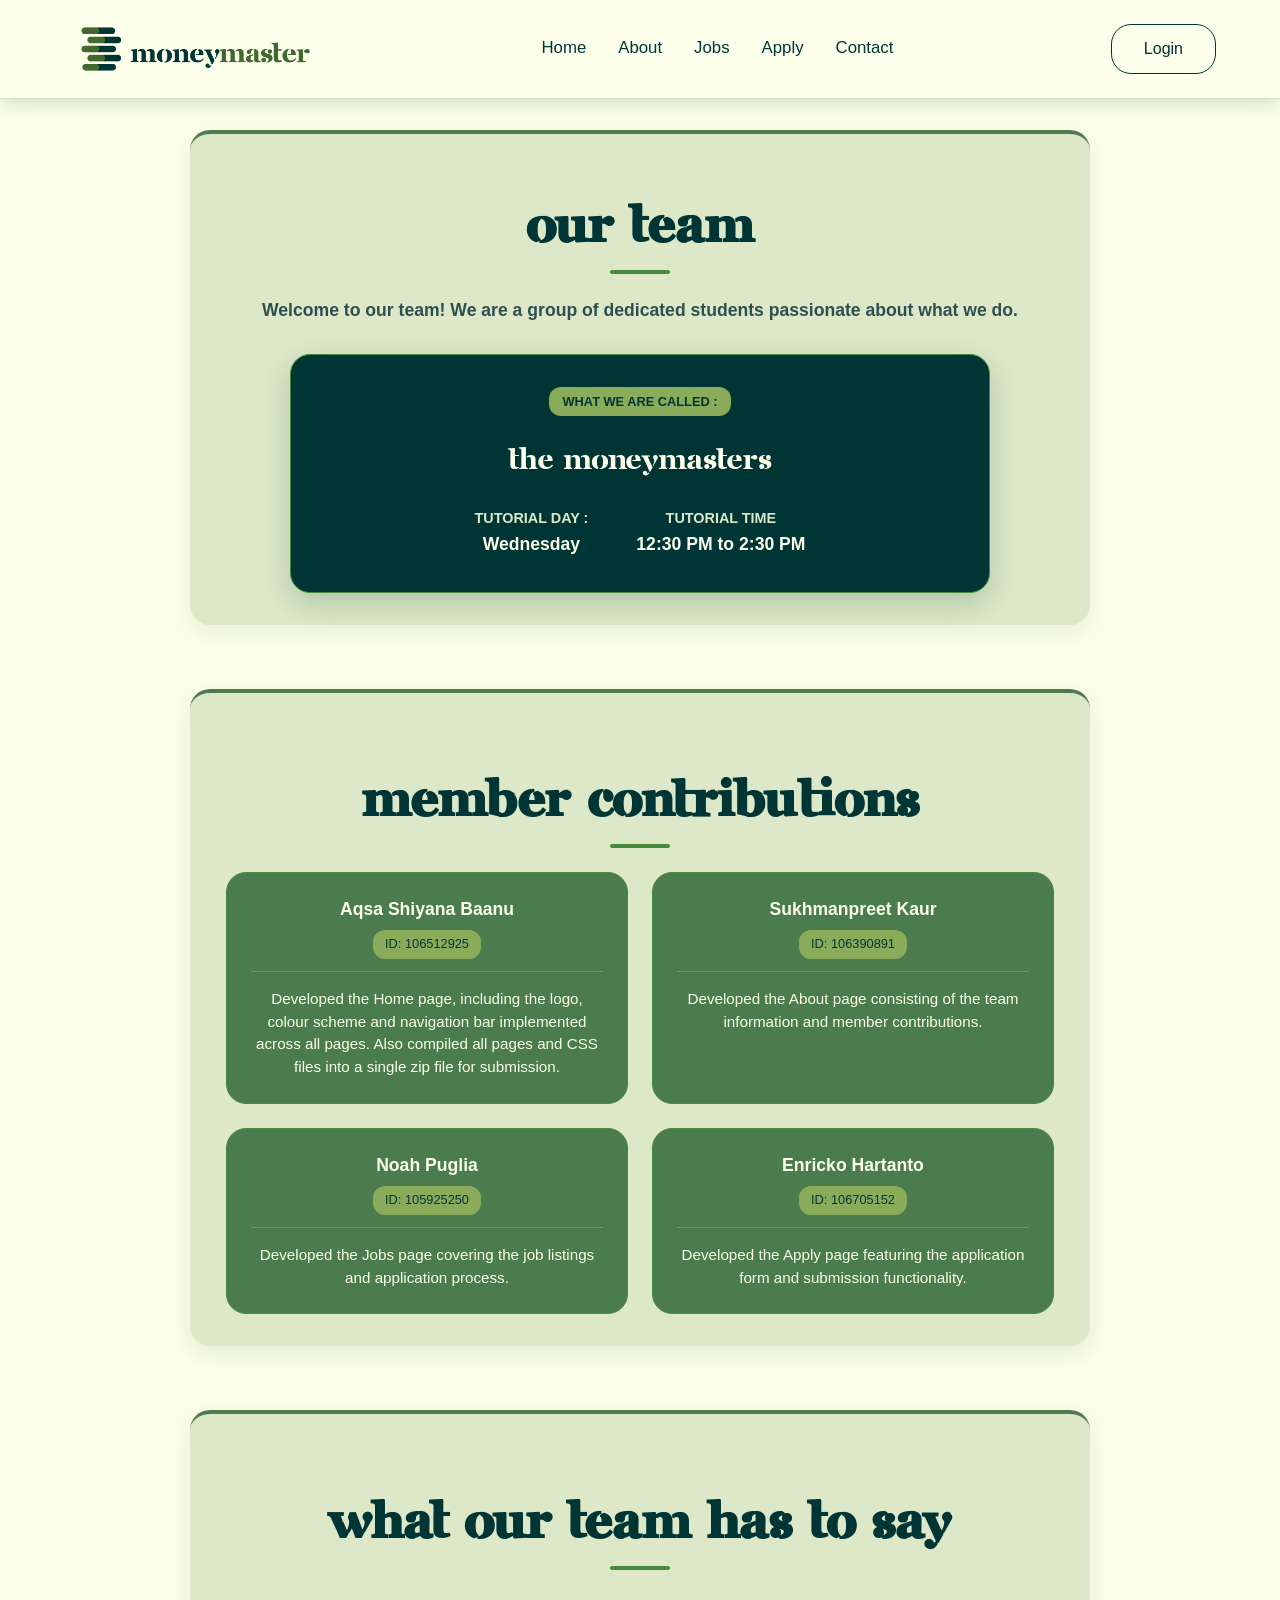
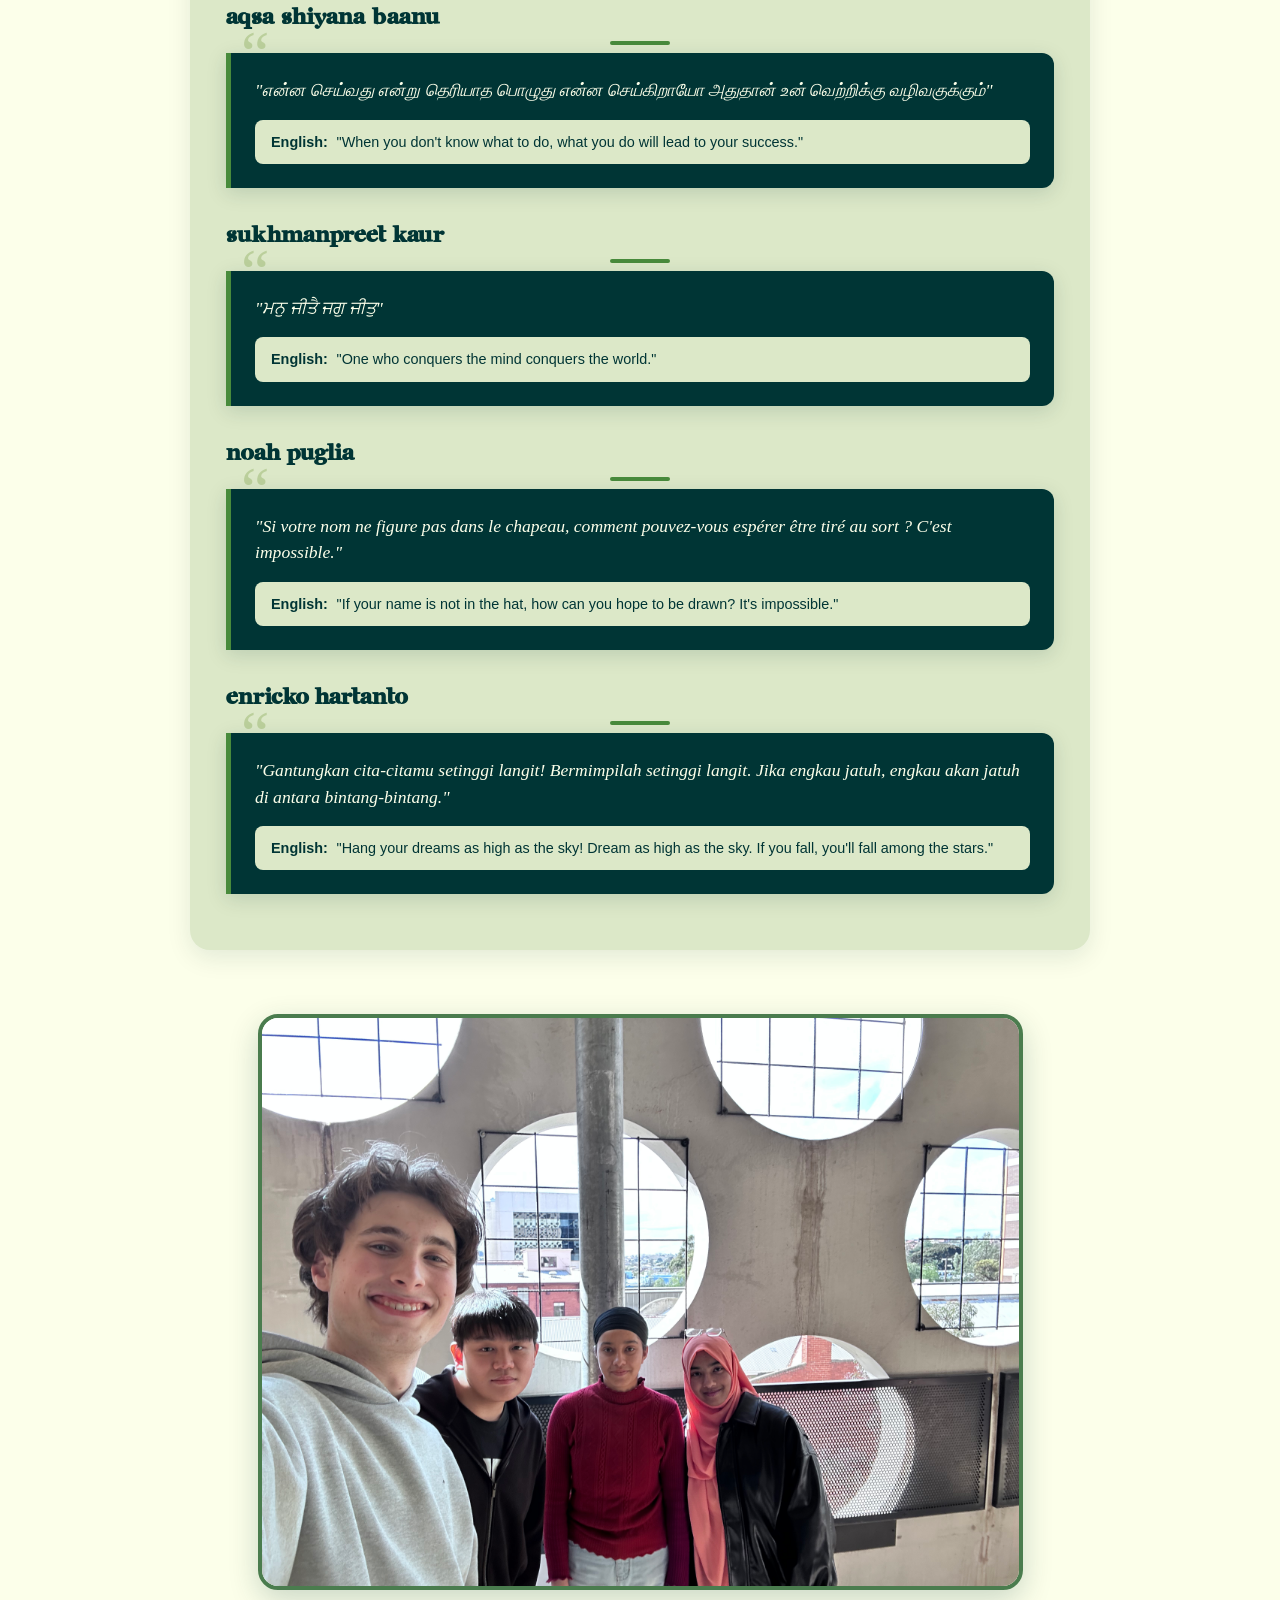
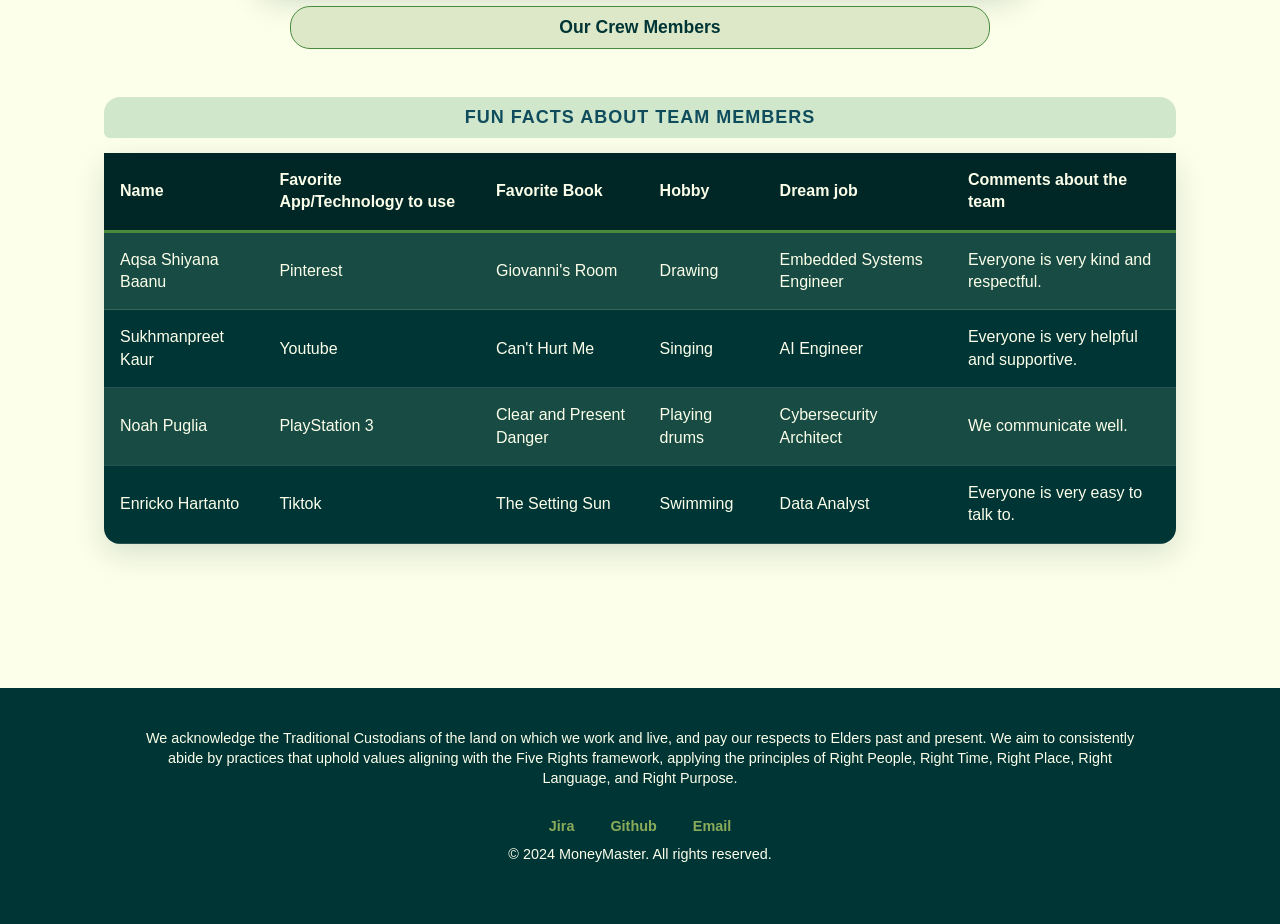
==== about.html @ 712c5cec "committing changes, deleting files and changing CSS." ====
<!DOCTYPE html>
<html lang="en">
<head>
  <meta charset="utf-8" />
  <meta name="description" content="Demonstrates about the team of the company" />
  <meta name="keywords" content="HTML5, CSS layout" />
  <meta name="author" content="Sukh_man"  />
  <title>About our team</title>
  <link href="/styles/styles.css" rel="stylesheet">
   
	<style> /* small styles just for the about page */ 
    .logo { width: 260px; height: auto; } /* making the team information easier to read */
   .about-page > section:first-child { padding-top: 1rem; } /* this is for the footer text on this page */
   .footer-text { font-size: 14px; font-weight: bold; font-family: Helvetica, Arial, sans-serif; } 
    </style>

</head>

<body>

  <header>
            
    <nav>
      <a href="index.html"><img src="/images/logo.png" class="logo" alt="logo"></a>
      <ul class="nav-links">
        <li><a href="index.html">Home</a></li>
        <li><a href="about.html">About</a></li>
        <li><a href="jobs.html">Jobs</a></li>
        <li><a href="apply.html">Apply</a></li>
        <li><a href="#footer">Contact</a></li>
      </ul>
      <div class="btns">
        <button class="btn">Login</button>
      </div>
    </nav>
  </header>

<main class="about-page">
  <section>
    <h1>Our Team</h1>
    <p>Welcome to our team! We are a group of dedicated students passionate about what we do. </p>

    <ul>
     <li>
        <span>What we are called : </span>  
        <h2 class="team-name">The Moneymasters</h2>
        <ul>
          <li>
            <span>Tutorial Day :</span>
            <strong>Wednesday</strong>
          </li>
         <li>
            <span>Tutorial Time</span>
            <strong>12:30 PM to 2:30 PM</strong>
          </li>
        </ul>
      </li>
   </ul>
  </section>
 
        
 <section class="contributions-section">
    <h1 class="section-title">Member Contributions</h1>

    <dl class="contributions-list">
    
      <div class="contribution-card">
        <dt class="member-header">
         <span class="member-name">Aqsa Shiyana Baanu</span>
          <span class="student-id">ID: 106512925</span>
        </dt>
        <dd class="member-details">
         Developed the Home page, including the logo, colour scheme and navigation bar implemented across all pages. Also compiled all pages and CSS files into a single zip file for submission.
       </dd>
      </div>

     <div class="contribution-card">
       <dt class="member-header">
          <span class="member-name">Sukhmanpreet Kaur</span>
         <span class="student-id">ID: 106390891</span>
        </dt>
       <dd class="member-details">
         Developed the About page consisting of the team information and member contributions.
        </dd>
      </div>

     <div class="contribution-card">
        <dt class="member-header">
         <span class="member-name">Noah Puglia</span>
          <span class="student-id">ID: 105925250</span>
        </dt>
       <dd class="member-details">
         Developed the Jobs page covering the job listings and application process.
        </dd>
     </div>

      <div class="contribution-card">
       <dt class="member-header">
          <span class="member-name">Enricko Hartanto</span>
          <span class="student-id">ID: 106705152</span>
        </dt>
        <dd class="member-details">
         Developed the Apply page featuring the application form and submission functionality.
        </dd>
     </div> 
    </dl>
  </section>
        
  <section>
    <h1>What our team has to say</h1>
    <h1 class="name">Aqsa Shiyana Baanu</h1>
    <blockquote>
      <p>"என்ன செய்வது என்று தெரியாத பொழுது என்ன செய்கிறாயோ அதுதான் உன் வெற்றிக்கு வழிவகுக்கும்"</p>
     <footer>
        <span>English:</span> "When you don't know what to do, what you do will lead to your success."
     </footer>
    </blockquote>

    <h1 class="name">Sukhmanpreet Kaur</h1>
    <blockquote>
      <p>"ਮਨੁ ਜੀਤੈ ਜਗੁ ਜੀਤੁ"</p>
      <footer>
       <span>English:</span> "One who conquers the mind conquers the world."
     </footer>
   </blockquote>
        
    <h1 class="name">Noah Puglia</h1>
    <blockquote>
      <p>"Si votre nom ne figure pas dans le chapeau, comment pouvez-vous espérer être tiré au sort ? C'est impossible." </p>
      <footer>
          <span>English:</span> "If your name is not in the hat, how can you hope to be drawn? It's impossible."
        </footer>
   </blockquote>

    <h1 class="name">Enricko Hartanto</h1>
    <blockquote>
     <p>"Gantungkan cita-citamu setinggi langit! Bermimpilah setinggi langit. Jika engkau jatuh, engkau akan jatuh di antara bintang-bintang."</p>
      <footer>
       <span>English:</span> "Hang your dreams as high as the sky! Dream as high as the sky. If you fall, you'll fall among the stars."
      </footer>
   </blockquote>
  </section>
        
  <figure>
     <img src="/images/group.png" alt="Our team members">
     <figcaption>Our Crew Members</figcaption>
  </figure>

    
  <table>
    <caption style="font-size: 18px; font-weight: bold; color: #0f4c5c; background-color: #d1e7cc; padding: 8px 16px; border-radius: 6px; margin-bottom: 15px;
     letter-spacing: 1px;"> Fun Facts about team members</caption> <!--Inline style css -->
    <tr>
      <th>Name</th>
      <th>Favorite App/Technology to use</th>
      <th>Favorite Book</th>
      <th>Hobby</th>
      <th>Dream job</th>
      <th>Comments about the team</th>
    </tr>

   <tr>
      <td>Aqsa Shiyana Baanu</td>
      <td>Pinterest</td>
      <td>Giovanni's Room</td>
      <td>Drawing</td>
      <td>Embedded Systems Engineer</td>
      <td>Everyone is very kind and respectful.</td>
   </tr>

    <tr>
      <td>Sukhmanpreet Kaur</td>
     <td>Youtube</td>
     <td>Can't Hurt Me</td>
     <td>Singing</td>
      <td>AI Engineer</td>
      <td>Everyone is very helpful and supportive.</td>
    </tr>

    <tr>
      <td>Noah Puglia</td>
      <td>PlayStation 3</td>
      <td>Clear and Present Danger</td>
      <td>Playing drums</td>
      <td>Cybersecurity Architect</td>
      <td>We communicate well.</td>
    </tr>

    <tr>
      <td>Enricko Hartanto</td>
      <td>Tiktok</td>
      <td>The Setting Sun</td>
      <td>Swimming</td>
      <td>Data Analyst</td>
      <td>Everyone is very easy to talk to.</td>
    </tr>
  </table>
  </main> 

  <footer id="footer">
        <p>We acknowledge the Traditional Custodians of the land on which we work and live, and pay our respects to
            Elders past and present. We aim to consistently abide by practices that uphold values aligning with the Five
            Rights framework, applying the principles of Right People, Right Time, Right Place, Right Language, and
            Right Purpose.</p>

        <a href="https://alt-f4.atlassian.net/jira/software/projects/SCRUM/boards/1">Jira</a> 
                <a href="https://github.com/aqsae/MoneyMaster-Official.git" target="_blank">Github</a>
             <a href="mailto:106390891@student.swinburne.edu.au">Email</a>
        <p>&copy; 2024 MoneyMaster. All rights reserved.</p>
    </footer>
</body>
</html>
---- styles/styles.css ----
/*
filename: styles.css
author: aqsa shiyana baanu
created: 26/08/26
last modified: 11/09/26
description: styles for the MoneyMaster website
*/

/* main colours and page settings */

:root {
    --accent-color: rgb(72, 139, 60);
    --cream: #fcffea;
    --dark-green: #003535;
    --mid-green: #4a7c4e;
    --light-green: #8aab5a;
    --white: #ffffff;
    --soft-green: #dce8c8;
    --pale-green: #eef4df;
    --text: #2f4f4f;
    --muted: #6b7a5e;
    --radius: 20px;
}

@font-face {
    font-family: "Saint George";
    src: url("/fonts/saintgeorge.ttf") format("truetype");
    font-weight: normal;
    font-style: normal;
    font-display: swap;
}


/* this makes everything a bit easier to control */

* {
    box-sizing: border-box;
    line-height: 140%;
}

html {
    scroll-behavior: smooth;
}

body {
    margin: 0;
    padding: 0;
    background-color: var(--cream);
    color: var(--dark-green);
    font-family: Helvetica, Arial, sans-serif;
}

img {
    max-width: 100%;
    height: auto;
}

h1,
h2,
h3,
h4 {
    font-family: "Saint George", Helvetica, Arial, sans-serif;
}

h1 {
    font-size: 50px;
}

h2 {
    font-size: 36px;
}


/* navigation bar */

nav {
    position: fixed;
    top: 0;
    left: 0;
    width: 100%;
    min-height: 90px;
    padding: 0.8rem 5%;
    margin: 0;
    background-color: rgba(252, 255, 234, 0.96);
    border-bottom: 1px solid rgba(0, 53, 53, 0.15);
    box-shadow: 0 4px 18px rgba(0, 53, 53, 0.18);
    backdrop-filter: blur(15px);
    display: flex;
    align-items: center;
    justify-content: space-between;
    z-index: 1000;
}

.logo {
    width: 180px;
    height: auto;
    display: block;
}

.nav-links {
    list-style: none;
    display: flex;
    align-items: center;
    gap: 2rem;
    margin: 0;
    padding: 0;
}

.nav-links li a {
    position: relative;
    color: var(--dark-green);
    font-size: 1.05rem;
    font-weight: 500;
    text-decoration: none;
}

.nav-links li a:hover {
    color: var(--accent-color);
}

.nav-links a::after {
    content: "";
    display: block;
    width: 0;
    height: 2px;
    background-color: var(--accent-color);
    transition: width 0.3s;
}

.nav-links a:hover::after {
    width: 100%;
}


/* navigation buttons */

.btns {
    display: flex;
    align-items: center;
}

.btn {
    padding: 0.8rem 2rem;
    border-radius: 20px;
    font-size: 1rem;
    border: 1.5px solid var(--dark-green);
    background-color: var(--cream);
    cursor: pointer;
    transition: 0.3s;
    color: var(--dark-green);
}

.btn:hover {
    background-color: var(--accent-color);
    border-color: var(--accent-color);
    color: var(--cream);
}


/* spacing below the fixed navigation */

main {
    width: 100%;
    max-width: 1200px;
    min-height: 100vh;
    margin: 0 auto;
    padding: 130px 5% 3rem;
}


/* =========================================================
   HOME PAGE
   ========================================================= */


/* home page header image */

.image-container {
    position: relative;
    width: 100%;
    display: block;
    overflow: hidden;
    margin-top: 0;
}

.thumbnail {
    width: 100%;
    min-height: 600px;
    object-fit: cover;
    display: block;
}

.overlay-heading {
    position: absolute;
    top: 25%;
    left: 10%;
    right: 10%;
    color: var(--cream);
    font-family: "Saint George", sans-serif;
    font-size: 6rem;
    font-weight: bold;
    text-align: left;
    text-shadow: 2px 2px 8px rgba(0, 53, 53, 0.8);
}

.overlay-heading::after {
    content: "";
    display: block;
    width: 0;
    height: 4px;
    background-color: var(--cream);
    transition: width 0.3s;
}

.overlay-heading:hover::after {
    width: 55%;
}


/* get started button */

.start {
    position: absolute;
    top: 45%;
    left: 12%;
    z-index: 10;
    display: block;
    padding: 0.8rem 2rem;
    border: 1.5px solid transparent;
    border-radius: 20px;
    color: var(--cream);
    background-color: var(--dark-green);
    font-size: 1rem;
    box-shadow: 0 4px 10px rgba(30, 86, 42, 0.3);
    cursor: pointer;
    transition: 0.3s;
}

.start:hover {
    background-color: var(--accent-color);
    border-color: var(--accent-color);
}

hr {
    border: 0;
    height: 1px;
    background-color: rgba(0, 53, 53, 0.1);
}


/* what we can do for you section */

.description {
    width: 100%;
    min-height: 400px;
    padding: 5rem;
    color: var(--cream);
    background-color: var(--dark-green);
    display: flex;
    flex-direction: row-reverse;
    justify-content: space-between;
    align-items: center;
}

#description-text-block {
    max-width: 40%;
    text-align: left;
}

#description-text-block h2 {
    color: var(--cream);
}

#description-text-block p {
    color: var(--cream);
}


/* first circle */

.circle1 {
    width: 300px;
    height: 300px;
    margin-top: 3%;
    margin-left: 10%;
    flex-shrink: 0;
    border-radius: 50%;
    background-color: var(--soft-green);
    display: flex;
    align-items: center;
    justify-content: center;
    position: relative;
}


/* what our mission is section */

.mission-banner {
    width: 100%;
    min-height: 400px;
    padding: 5rem;
    color: var(--cream);
    background-color: var(--mid-green);
    display: flex;
    justify-content: space-between;
    align-items: center;
}

#mission-text-block {
    max-width: 40%;
    margin-right: 10%;
    text-align: right;
}

#mission-text-block h2,
#mission-text-block p {
    color: var(--cream);
}


/* second circle */

.circle2 {
    width: 300px;
    height: 300px;
    margin-top: 3%;
    margin-right: 10%;
    flex-shrink: 0;
    border-radius: 50%;
    background-color: var(--dark-green);
    display: flex;
    align-items: center;
    justify-content: center;
    position: relative;
}

.icons {
    width: 200px;
    height: 200px;
    object-fit: contain;
    display: block;
}

#icon1,
#icon2 {
    max-width: 80%;
    max-height: 80%;
}


/* smart tools section */

.features-section {
    width: 100%;
    padding: 5rem 5%;
    background-color: var(--dark-green);
    text-align: center;
}

.features-section .section-title {
    margin-bottom: 3rem;
    color: var(--cream);
    font-size: 2.5rem;
}

.features-container {
    max-width: 1200px;
    margin: 0 auto;
    display: grid;
    grid-template-columns: repeat(auto-fit, minmax(280px, 1fr));
    gap: 2.5rem;
}

.feature-card {
    padding: 2.5rem;
    border: 1px solid var(--light-green);
    border-radius: 20px;
    background-color: var(--mid-green);
    box-shadow: 0 10px 30px rgba(0, 0, 0, 0.25);
    text-align: left;
    transition: transform 0.3s ease, border-color 0.3s ease;
}

.feature-card:hover {
    transform: translateY(-5px);
    border-color: var(--cream);
}

.feature-card h3 {
    margin-top: 0;
    color: var(--cream);
    font-size: 1.4rem;
}

.feature-card p {
    color: var(--cream);
    line-height: 150%;
}


/* financial education cards */

.education-section {
    width: 100%;
    padding: 5rem 5%;
    background-color: var(--soft-green);
    text-align: center;
}

.education-section .section-title {
    margin-bottom: 1rem;
    color: var(--dark-green);
    font-size: 2.5rem;
}

.education-section .section-subtitle {
    max-width: 600px;
    margin: 0 auto 3rem;
    color: var(--dark-green);
}

.education-grid {
    max-width: 1200px;
    margin: 0 auto;
    display: grid;
    grid-template-columns: repeat(auto-fit, minmax(280px, 1fr));
    gap: 2rem;
}

.education-card {
    padding: 2rem;
    border: 1px solid var(--dark-green);
    border-radius: 16px;
    color: var(--cream);
    background-color: var(--dark-green);
    box-shadow: 0 10px 30px rgba(0, 53, 53, 0.2);
    text-align: left;
    transition: transform 0.3s ease;
}

.education-card:hover {
    transform: translateY(-5px);
    border-color: var(--accent-color);
}

.education-card h3 {
    color: var(--cream);
}

.education-card p {
    color: var(--cream);
    opacity: 0.9;
}

.badge {
    display: inline-block;
    padding: 0.35rem 0.85rem;
    border-radius: 12px;
    color: var(--dark-green);
    background-color: var(--light-green);
    font-size: 0.8rem;
    font-weight: bold;
    text-transform: uppercase;
}


/* comparison table */

.table-container {
    width: 100%;
    max-width: 900px;
    margin: 4rem auto;
    overflow-x: auto;
    border-radius: 20px;
    background-color: var(--dark-green);
    box-shadow: 0 10px 30px rgba(0, 53, 53, 0.15);
}

.pricing-table {
    width: 100%;
    border-collapse: collapse;
    font-family: Helvetica, Arial, sans-serif;
    font-size: 1rem;
    text-align: left;
}

.pricing-table th {
    padding: 1.25rem 1.5rem;
    color: var(--cream);
    background-color: var(--dark-green);
    font-weight: 600;
    border-bottom: 3px solid var(--accent-color);
}

.pricing-table td {
    padding: 1.25rem 1.5rem;
    color: var(--cream);
    border-bottom: 1px solid rgba(252, 255, 234, 0.15);
}

.pricing-table .feature-name {
    color: var(--cream);
    font-weight: 600;
}

.pricing-table .highlight-column {
    color: var(--dark-green);
    background-color: var(--light-green);
}

.pricing-table .highlight-cell {
    color: var(--cream);
    background-color: #002626;
    font-weight: 600;
}

.pricing-table tbody tr:nth-child(even) {
    background-color: #174b43;
}

.pricing-table tbody tr:nth-child(even) .highlight-cell {
    color: var(--cream);
    background-color: #002626;
}

.pricing-table tbody tr:hover {
    background-color: var(--mid-green);
}


/* =========================================================
   JOBS PAGE
   ========================================================= */


/* jobs page sections */

main > section {
    background-color: var(--soft-green);
    border-radius: var(--radius);
    padding: 2rem 2.25rem;
    margin-bottom: 2rem;
    border-top: 4px solid var(--mid-green);
    box-shadow: 0 8px 25px rgba(0, 53, 53, 0.1);
}


/* jobs heading */

main > h1 {
    color: var(--dark-green);
    text-align: center;
    margin-bottom: 2rem;
}

main > h1::after {
    content: "";
    display: block;
    width: 60px;
    height: 4px;
    margin: 0.5rem auto 0;
    border-radius: 2px;
    background-color: var(--accent-color);
}


/* job title */

main > section h2 {
    font-family: "Saint George", sans-serif;
    font-size: 1.55rem;
    color: var(--dark-green);
    font-weight: 700;
    margin-bottom: 0.4rem;
}


/* salary line */

main > section > p:first-of-type {
    font-size: 0.875rem;
    color: var(--mid-green);
    font-weight: 700;
    margin-bottom: 0.75rem;
}


/* description paragraph */

main > section > p:nth-of-type(2) {
    color: var(--text);
    font-size: 0.975rem;
    margin-bottom: 1.5rem;
    max-width: 68ch;
}


/* job headings */

main > section h3 {
    color: var(--dark-green);
    font-size: 1.15rem;
    margin-top: 1.5rem;
    margin-bottom: 0.5rem;
}


/* job lists */

main > section ol,
main > section ul {
    padding-left: 1.4rem;
}

main > section li {
    color: var(--text);
    padding: 0.2rem 0;
}

main > section li::marker {
    color: var(--accent-color);
}


/* hiring process box */

aside {
    padding: 1.5rem 1.75rem;
    margin-bottom: 2.5rem;
    border-left: 5px solid var(--accent-color);
    border-radius: var(--radius);
    background-color: var(--dark-green);
    color: var(--cream);
    font-size: 0.95rem;
    box-shadow: 0 8px 25px rgba(0, 53, 53, 0.2);
}

aside h2 {
    margin-top: 0;
    color: var(--cream);
    font-size: 1.5rem;
}

aside ol {
    padding-left: 1.3rem;
}

aside ol li {
    padding: 0.2rem 0;
    color: var(--cream);
}

aside ol li::marker {
    color: var(--light-green);
}


/* =========================================================
   APPLY PAGE
   ========================================================= */


/* application form box */

main > section:has(form) {
    max-width: 850px;
    margin: 0 auto 3rem;
    background-color: var(--soft-green);
}


/* form intro */

#form-intro {
    color: var(--mid-green);
    font-style: italic;
    text-align: center;
    margin-bottom: 2rem;
}


/* form headings */

form h2 {
    padding-bottom: 0.5rem;
    margin-top: 2rem;
    margin-bottom: 1.5rem;
    color: var(--dark-green);
    font-size: 1.7rem;
    border-bottom: 2px solid var(--light-green);
}

form h2:first-child {
    margin-top: 0;
}


/* form paragraphs */

form p {
    margin-bottom: 1.2rem;
}


/* labels */

label {
    display: block;
    margin-bottom: 0.3rem;
    color: var(--dark-green);
    font-weight: bold;
}


/* form inputs */

input[type="text"],
input[type="email"],
input[type="date"],
select,
textarea {
    width: 100%;
    max-width: 400px;
    padding: 0.75rem;
    border: 1.5px solid var(--mid-green);
    border-radius: 8px;
    color: var(--dark-green);
    background-color: var(--cream);
    font-size: 1rem;
    transition: border-color 0.3s, box-shadow 0.3s;
}

input[type="text"]:focus,
input[type="email"]:focus,
input[type="date"]:focus,
select:focus,
textarea:focus {
    outline: none;
    border-color: var(--accent-color);
    box-shadow: 0 0 0 3px rgba(72, 139, 60, 0.15);
}

textarea {
    resize: vertical;
}


/* gender and skills boxes */

fieldset {
    margin-bottom: 1.5rem;
    padding: 1rem 1.5rem;
    border: 1.5px solid var(--mid-green);
    border-radius: 12px;
    background-color: rgba(252, 255, 234, 0.45);
}

legend {
    padding: 0 0.5rem;
    color: var(--dark-green);
    font-weight: bold;
}

fieldset p {
    margin: 0.5rem 0;
}

fieldset label {
    display: inline;
    margin-right: 0.5rem;
    font-weight: normal;
}

fieldset input {
    margin-right: 0.5rem;
    accent-color: var(--accent-color);
}


/* form row */

.form-row {
    display: flex;
    flex-wrap: wrap;
    gap: 1rem;
}

.form-row > p {
    flex: 1 1 150px;
}


/* form buttons */

form button {
    padding: 0.7rem 2rem;
    margin-right: 1rem;
    border: 1.5px solid var(--dark-green);
    border-radius: 20px;
    font-size: 1rem;
    cursor: pointer;
    transition: 0.3s;
}

button[type="submit"] {
    color: var(--cream);
    background-color: var(--accent-color);
}

button[type="submit"]:hover {
    background-color: #356b30;
}

button[type="reset"] {
    color: var(--dark-green);
    background-color: var(--cream);
}

button[type="reset"]:hover {
    color: var(--cream);
    background-color: var(--dark-green);
}


/* =========================================================
   ABOUT PAGE
   ========================================================= */


/* about page overall layout */

.about-page {
    max-width: 1200px;
    margin: 0 auto;
}

.about-page section {
    max-width: 900px;
    margin: 0 auto 4rem;
}


/* about page headings */

.about-page h1 {
    margin-bottom: 1.5rem;
    color: var(--dark-green);
    text-align: center;
}

.about-page h1::after {
    content: "";
    display: block;
    width: 60px;
    height: 4px;
    margin: 0.5rem auto 0;
    border-radius: 2px;
    background-color: var(--accent-color);
}


/* about page introduction */

.about-page > section:first-child {
    padding: 2rem;
    border-radius: var(--radius);
    background-color: var(--soft-green);
    box-shadow: 0 8px 25px rgba(0, 53, 53, 0.08);
    text-align: center;
}

.about-page > section:first-child > p {
    margin-bottom: 2rem;
    color: var(--text);
    font-size: 1.1rem;
}


/* team information */

.about-page > section:first-child > ul {
    max-width: 700px;
    padding: 0;
    margin: 0 auto;
    list-style: none;
}

.about-page > section:first-child > ul > li {
    padding: 2rem;
    border: 1px solid var(--accent-color);
    border-radius: 20px;
    background-color: var(--dark-green);
    box-shadow: 0 10px 30px rgba(0, 53, 53, 0.2);
    text-align: center;
}

.about-page > section:first-child > ul > li > span {
    display: inline-block;
    padding: 0.35rem 0.85rem;
    border-radius: 12px;
    color: var(--dark-green);
    background-color: var(--light-green);
    font-size: 0.8rem;
    font-weight: bold;
    text-transform: uppercase;
}

.team-name {
    width: auto;
    color: var(--cream);
    font-family: "Saint George", sans-serif;
    font-size: 1.8rem;
    font-weight: normal;
    transition: transform 0.3s ease;
}

.team-name:hover {
    transform: scale(1.05);
    color: var(--light-green);
}


/* tutorial information */

.about-page > section:first-child > ul > li > ul {
    display: flex;
    flex-wrap: wrap;
    justify-content: center;
    gap: 3rem;
    padding: 0;
    margin: 1.5rem 0 0;
    list-style: none;
}

.about-page > section:first-child > ul > li > ul > li {
    display: flex;
    flex-direction: column;
    align-items: center;
}

.about-page > section:first-child > ul > li > ul > li > span {
    color: var(--soft-green);
    font-size: 0.9rem;
    font-weight: bold;
    text-transform: uppercase;
}

.about-page > section:first-child > ul > li > ul > li > strong {
    margin-top: 0.25rem;
    color: var(--cream);
    font-size: 1.1rem;
}


/* member contributions */

.contributions-section {
    max-width: 900px;
    margin: 0 auto 4rem;
}

.contributions-list {
    display: flex;
    flex-wrap: wrap;
    justify-content: space-between;
    gap: 1.5rem;
    padding: 0;
    margin: 0;
}

.contribution-card {
    width: calc(50% - 0.75rem);
    padding: 1.5rem;
    border: 1px solid var(--accent-color);
    border-radius: 20px;
    background-color: var(--mid-green);
    text-align: center;
    transition: transform 0.3s ease, border-color 0.3s ease, box-shadow 0.3s ease;
}

.contribution-card:hover {
    transform: translateY(-5px);
    border-color: var(--cream);
    box-shadow: 0 10px 25px rgba(0, 53, 53, 0.2);
    cursor: pointer;
}

.member-header {
    padding-bottom: 0.75rem;
    margin-bottom: 1rem;
    border-bottom: 1px solid rgba(252, 255, 234, 0.2);
}

.member-name {
    display: block;
    margin-bottom: 0.5rem;
    color: var(--cream);
    font-size: 1.1rem;
    font-weight: bold;
}

.student-id {
    display: inline-block;
    padding: 0.35rem 0.75rem;
    border-radius: 12px;
    color: var(--dark-green);
    background-color: var(--light-green);
    font-size: 0.8rem;
}

.member-details {
    margin: 0;
    color: var(--cream);
    font-size: 0.95rem;
    line-height: 1.5;
}

.member-details:hover {
    color: var(--soft-green);
}


/* team quotes */

.about-page .name {
    margin-top: 2rem;
    margin-bottom: 0.5rem;
    color: var(--dark-green);
    font-family: "Saint George", sans-serif;
    font-size: 1.4rem;
    text-align: left;
}

blockquote {
    position: relative;
    padding: 1.5rem;
    margin: 0 0 1.5rem;
    border-left: 5px solid var(--accent-color);
    border-radius: 0 12px 12px 0;
    background-color: var(--dark-green);
    box-shadow: 0 5px 20px rgba(0, 53, 53, 0.15);
}

blockquote::before {
    content: "“";
    position: absolute;
    top: -10px;
    left: 10px;
    color: var(--light-green);
    opacity: 0.4;
    font-family: Georgia, serif;
    font-size: 4rem;
}

blockquote > p {
    margin: 0 0 1rem;
    color: var(--cream);
    font-family: Georgia, "Times New Roman", serif;
    font-size: 1.1rem;
    font-style: italic;
    line-height: 1.5;
}

blockquote > footer {
    display: block;
    padding: 0.75rem 1rem;
    margin: 0;
    border: 0;
    border-radius: 8px;
    color: var(--dark-green);
    background-color: var(--soft-green);
    font-family: Helvetica, Arial, sans-serif;
    font-size: 0.9rem;
    text-align: left;
}

blockquote > footer > span {
    margin-right: 0.3rem;
    color: var(--dark-green);
    font-weight: bold;
}


/* team photo */

figure {
    display: flex;
    flex-direction: column;
    align-items: center;
    justify-content: center;
    width: 100%;
    max-width: 900px;
    margin: 3rem auto;
}

figure > img {
    display: block;
    max-width: 85%;
    height: auto;
    border: 4px solid var(--mid-green);
    border-radius: 20px;
    box-shadow: 0 10px 30px rgba(0, 53, 53, 0.2);
    transition: transform 0.3s ease, box-shadow 0.3s ease;
}

figure > img:hover {
    transform: translateY(-5px);
    box-shadow: 0 15px 35px rgba(0, 53, 53, 0.3);
    cursor: pointer;
}

figcaption {
    max-width: 700px;
    width: 100%;
    padding: 0.5rem 1.25rem;
    margin-top: 1rem;
    border: 1px solid var(--accent-color);
    border-radius: 20px;
    color: var(--dark-green);
    background-color: var(--soft-green);
    font-size: 1.1rem;
    font-weight: 600;
    text-align: center;
}


/* about page team facts table */

.about-page table {
    width: 100%;
    margin: 3rem auto;
    border-collapse: collapse;
    overflow: hidden;
    border-radius: 16px;
    background-color: var(--dark-green);
    box-shadow: 0 10px 30px rgba(0, 53, 53, 0.15);
}

.about-page caption {
    padding: 0.75rem 1rem;
    margin-bottom: 1rem;
    border-radius: 8px;
    color: var(--dark-green);
    background-color: var(--light-green);
    font-size: 1.1rem;
    font-weight: bold;
    letter-spacing: 1px;
    text-transform: uppercase;
}

.about-page th {
    padding: 1rem;
    color: var(--cream);
    background-color: #002626;
    text-align: left;
    border-bottom: 3px solid var(--accent-color);
}

.about-page td {
    padding: 1rem;
    color: var(--cream);
    border-bottom: 1px solid rgba(252, 255, 234, 0.15);
}

.about-page tr:nth-child(even) {
    background-color: #174b43;
}

.about-page tr:hover {
    background-color: var(--mid-green);
}


/* =========================================================
   FOOTER
   ========================================================= */


/* footer stuff */

body > footer {
    width: 100%;
    padding: 2.5rem 5%;
    margin-top: 3rem;
    color: var(--cream);
    background-color: var(--dark-green);
    font-family: Helvetica, Arial, sans-serif;
    font-size: 0.9rem;
    text-align: center;
}

body > footer p {
    max-width: 1000px;
    margin: 0 auto 1.25rem;
    color: var(--cream);
}

body > footer a {
    display: inline-block;
    margin: 0.5rem 1rem;
    color: var(--light-green);
    text-decoration: none;
    font-weight: 600;
}

body > footer a:hover {
    color: var(--cream);
    text-decoration: underline;
}

.footer-text {
    color: var(--cream);
    font-size: 14px;
    font-weight: bold;
    font-family: Helvetica, Arial, sans-serif;
}


/* =========================================================
   MOBILE STYLES
   ========================================================= */


/* making everything fit on smaller screens */

@media only screen and (max-width: 720px) {

    nav {
        min-height: 0;
        padding: 0.75rem 5%;
        display: block;
    }

    .logo {
        width: 170px;
    }

    .nav-links {
        gap: 0.8rem 1rem;
        margin-top: 0.75rem;
        padding-right: 80px;
        flex-wrap: wrap;
    }

    .nav-links li a {
        font-size: 0.9rem;
    }

    .btn {
        position: absolute;
        top: 0.75rem;
        right: 5%;
        padding: 0.6rem 1.2rem;
    }

    main {
        padding: 150px 5% 2rem;
    }

    h1 {
        font-size: 2rem;
    }

    h2 {
        font-size: 1.7rem;
    }


    /* home page mobile */

    .thumbnail {
        min-height: 450px;
        object-fit: cover;
    }

    .overlay-heading {
        top: 20%;
        left: 8%;
        right: 8%;
        font-size: 2.5rem;
    }

    .start {
        top: 60%;
        left: 8%;
        padding: 0.6rem 1.3rem;
    }

    .description {
        height: auto;
        min-height: 400px;
        padding: 3rem 8%;
    }

    .circle1,
    .circle2 {
        display: none;
    }

    #description-text-block,
    #mission-text-block {
        max-width: 100%;
    }

    #mission-text-block {
        margin-right: 0;
        text-align: left;
    }

    .mission-banner {
        min-height: 400px;
        padding: 3rem 8%;
    }

    .features-section,
    .education-section {
        padding: 3rem 5%;
    }

    .features-section .section-title,
    .education-section .section-title {
        font-size: 2rem;
    }

    .feature-card,
    .education-card {
        padding: 1.5rem;
    }

    .table-container {
        margin: 2rem auto;
        border-radius: 12px;
    }

    .pricing-table {
        min-width: 650px;
    }


    /* about page mobile */

    .about-page > section:first-child {
        padding: 1.5rem;
    }

    .contribution-card {
        width: 100%;
    }

    .about-page > section:first-child > ul > li {
        padding: 1.5rem;
    }

    .about-page > section:first-child > ul > li > ul {
        gap: 1.5rem;
    }

    figure > img {
        max-width: 100%;
    }

    .about-page table {
        display: block;
        overflow-x: auto;
        white-space: nowrap;
    }

    .about-page th,
    .about-page td {
        padding: 0.8rem;
    }


    /* jobs page mobile */

    main > section {
        padding: 1.5rem;
    }

    main > section h2 {
        font-size: 1.35rem;
    }

    aside {
        padding: 1.25rem;
    }


    /* apply page mobile */

    main > section:has(form) {
        padding: 1.5rem;
    }

    input[type="text"],
    input[type="email"],
    input[type="date"],
    select,
    textarea {
        max-width: 100%;
    }

    form button {
        width: 100%;
        margin: 0.4rem 0;
    }


    /* footer mobile */

    body > footer {
        padding: 2rem 5%;
    }

    body > footer a {
        display: block;
        margin: 0.75rem 0;
    }
}
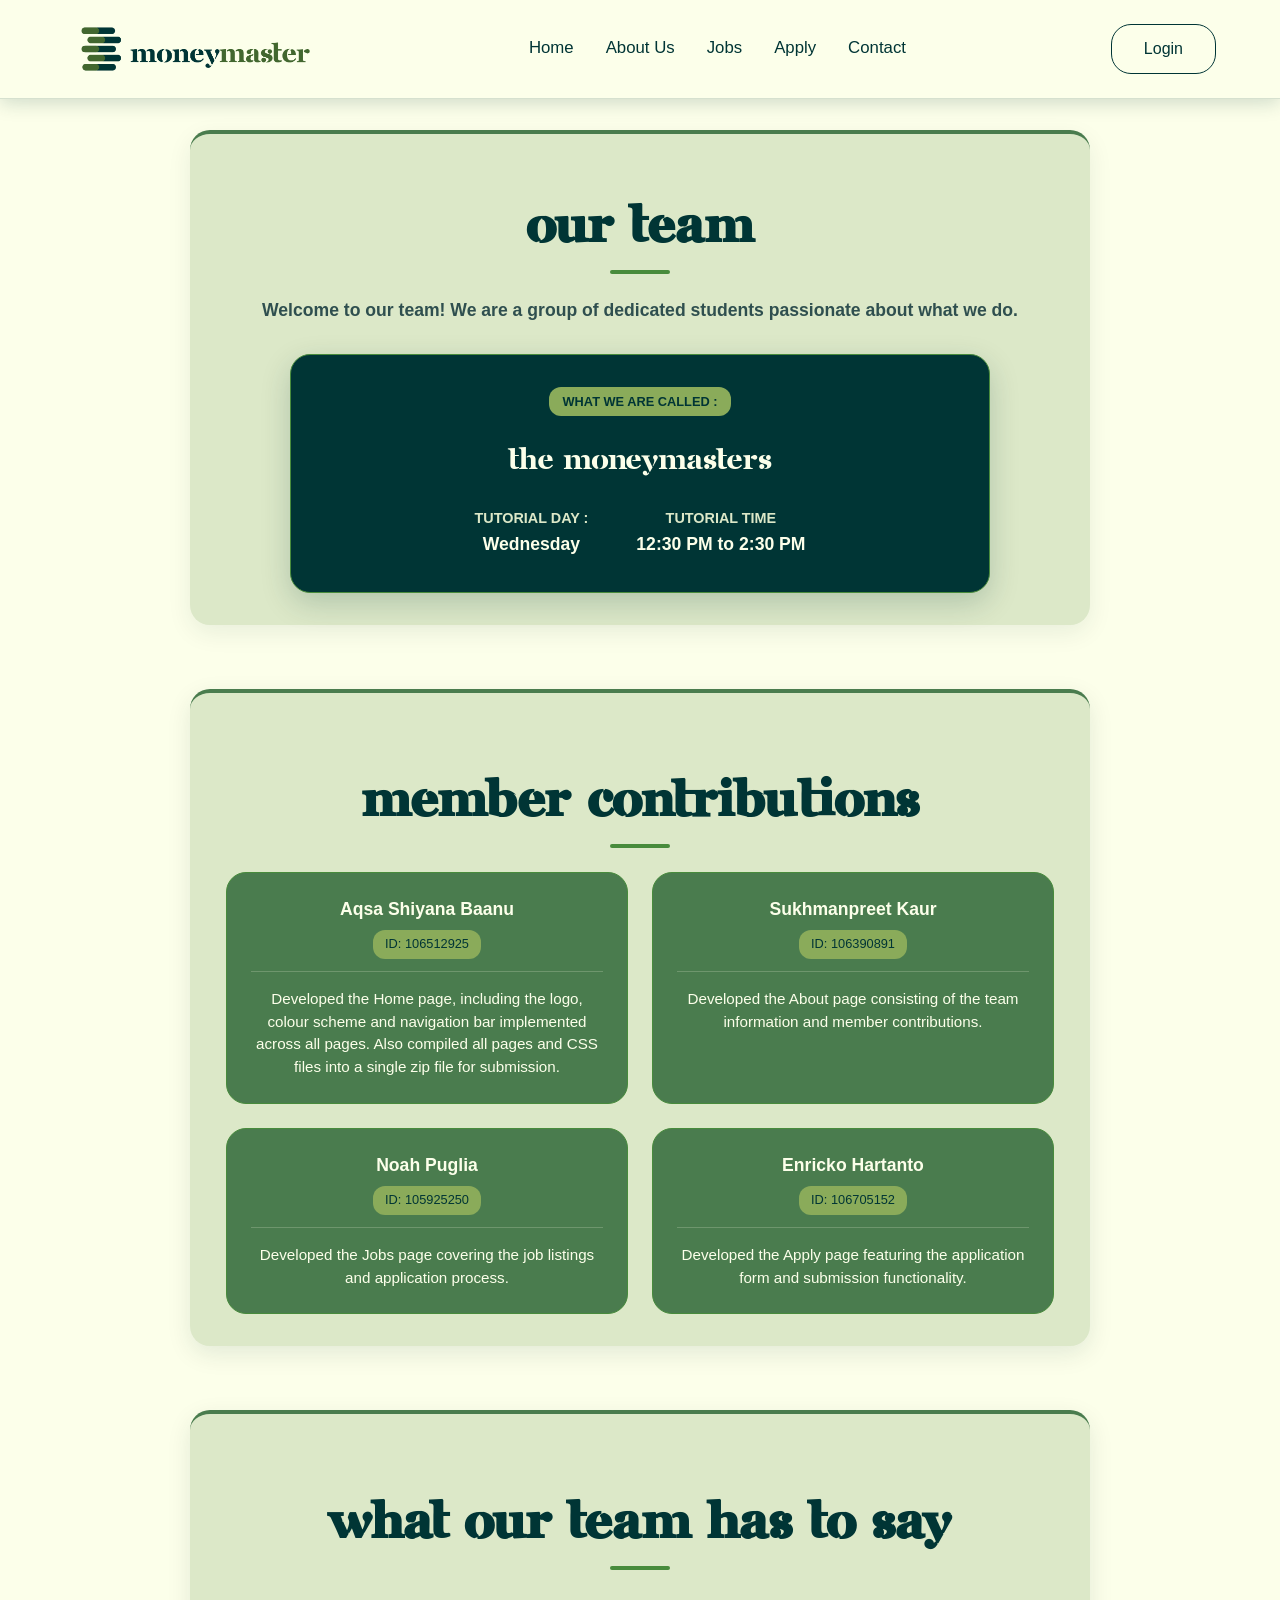
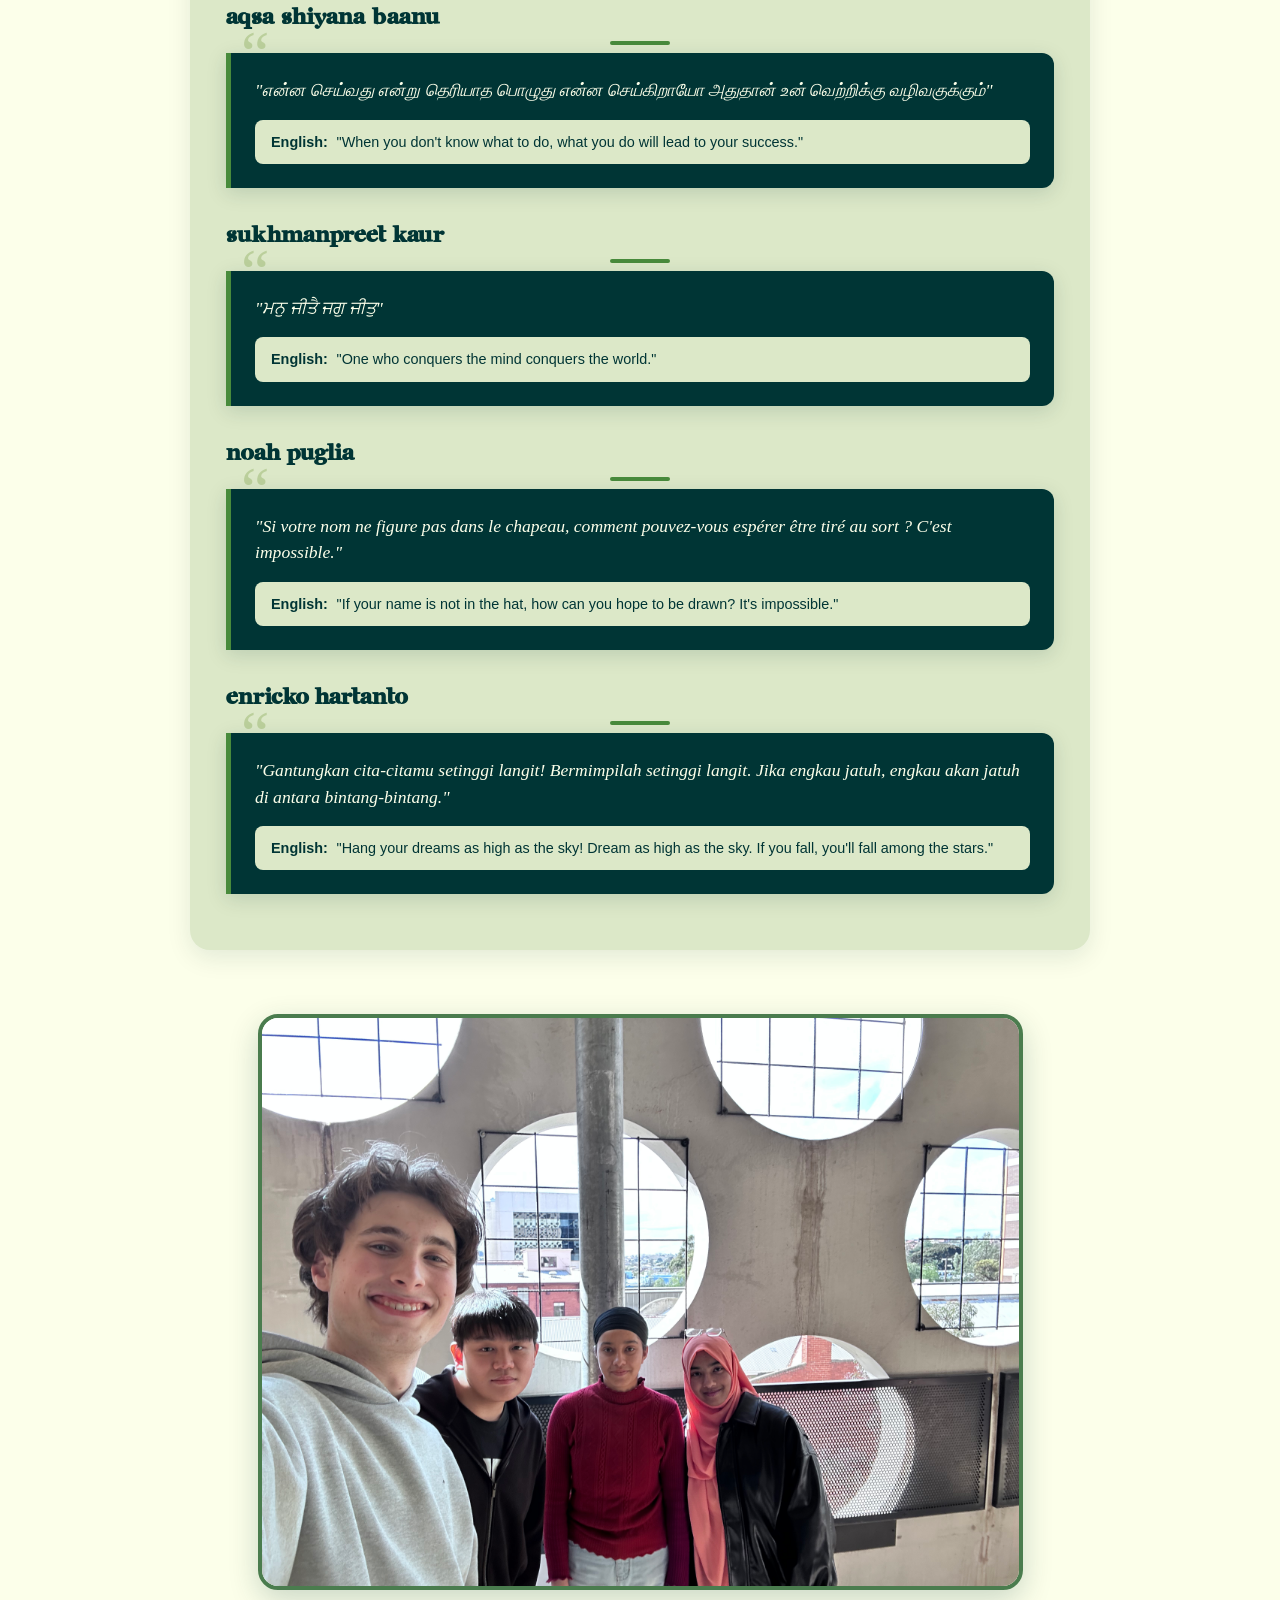
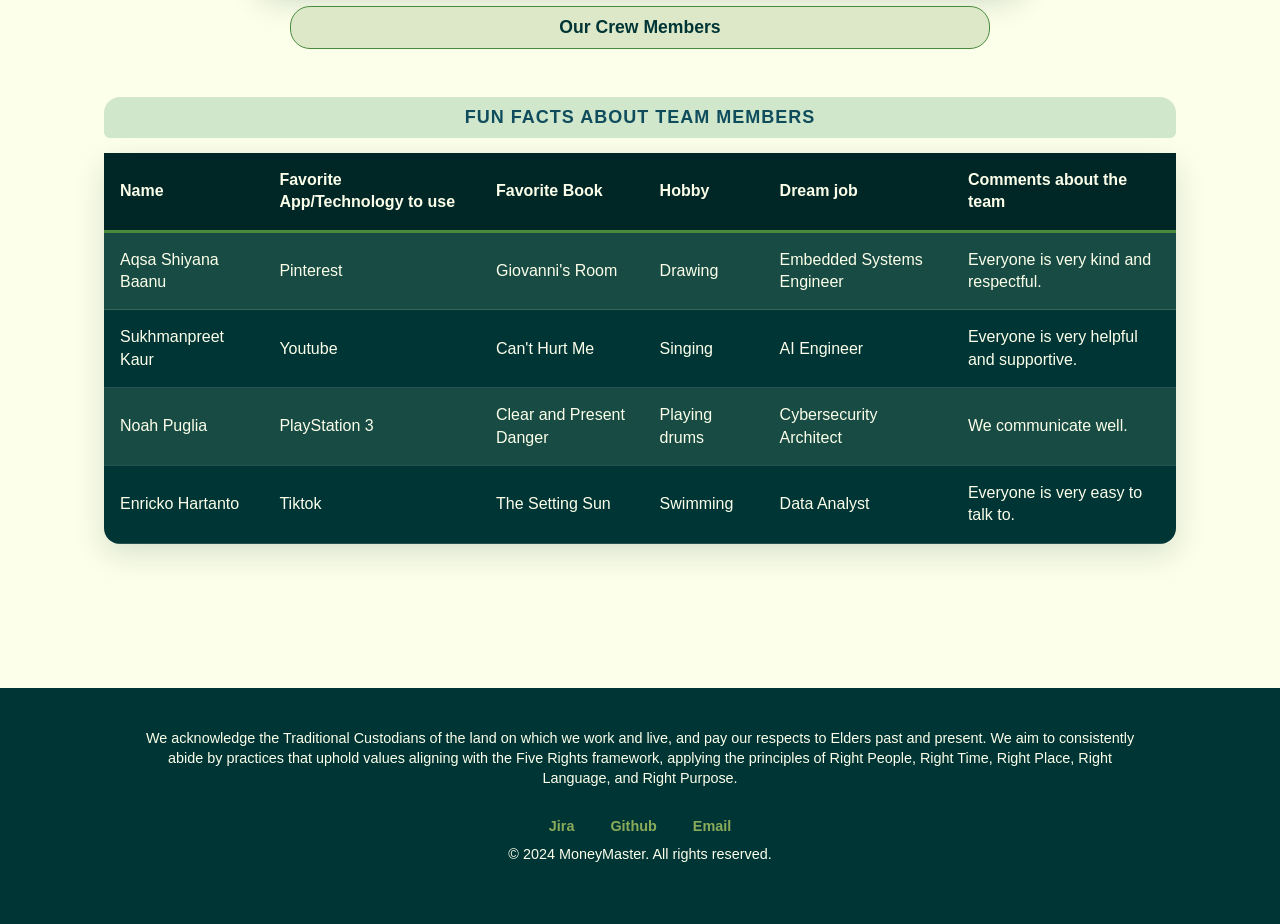
==== commit 5bf683be: "final changes" ====
--- a/about.html
+++ b/about.html
@@ -24,7 +24,7 @@
       <a href="index.html"><img src="/images/logo.png" class="logo" alt="logo"></a>
       <ul class="nav-links">
         <li><a href="index.html">Home</a></li>
-        <li><a href="about.html">About</a></li>
+        <li><a href="about.html">About Us</a></li>
         <li><a href="jobs.html">Jobs</a></li>
         <li><a href="apply.html">Apply</a></li>
         <li><a href="#footer">Contact</a></li>
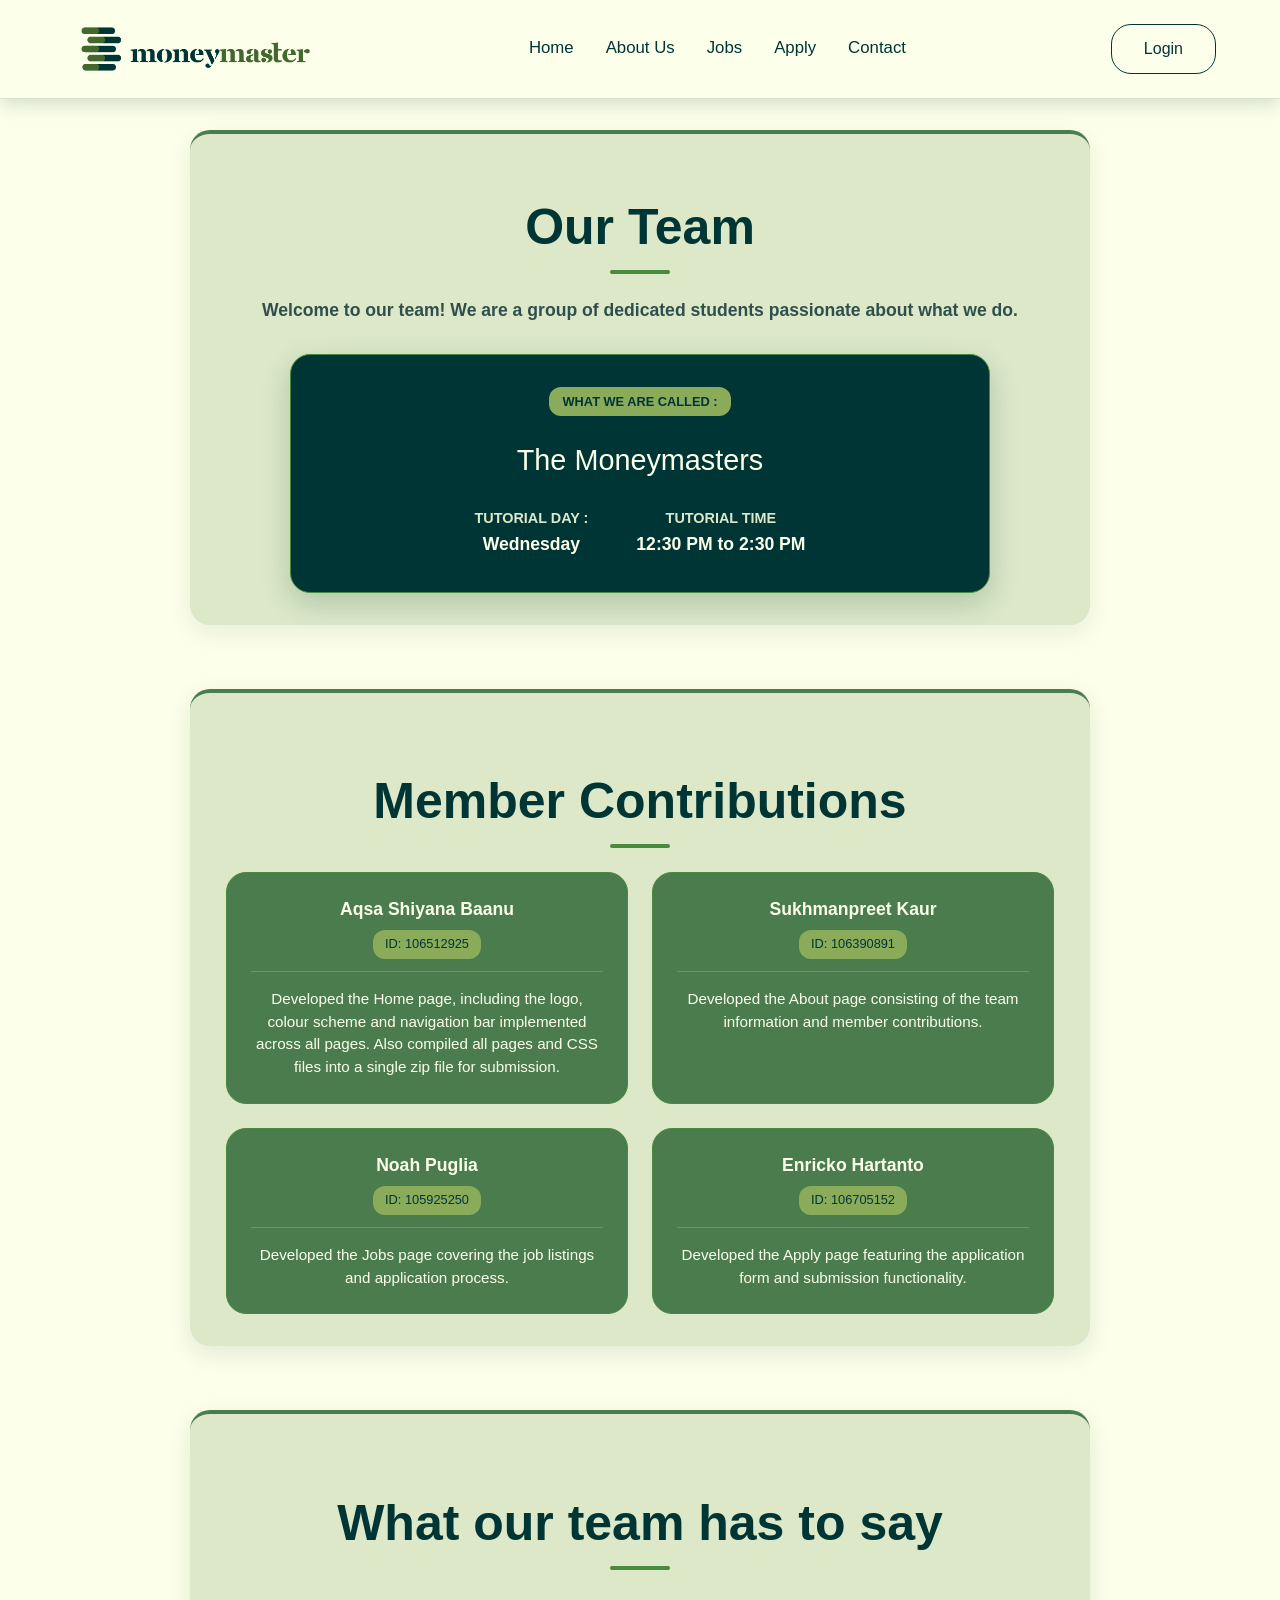
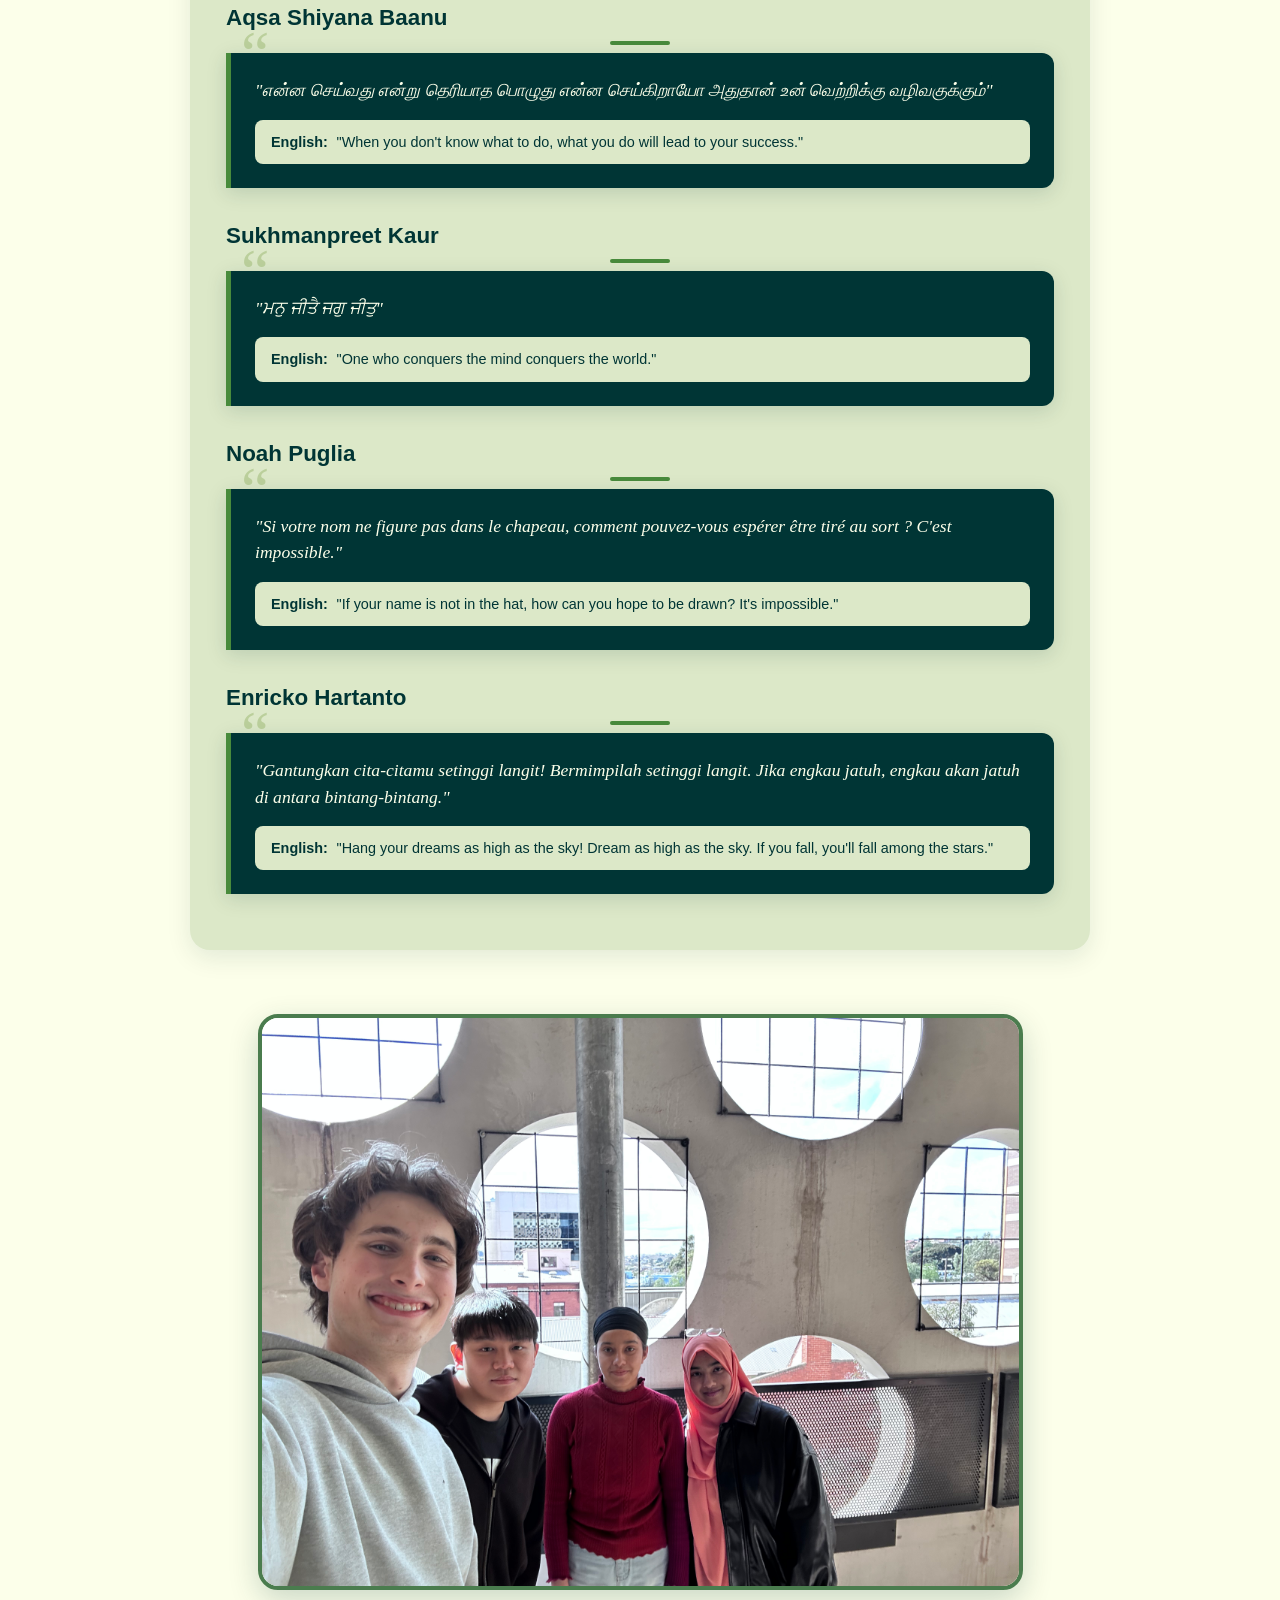
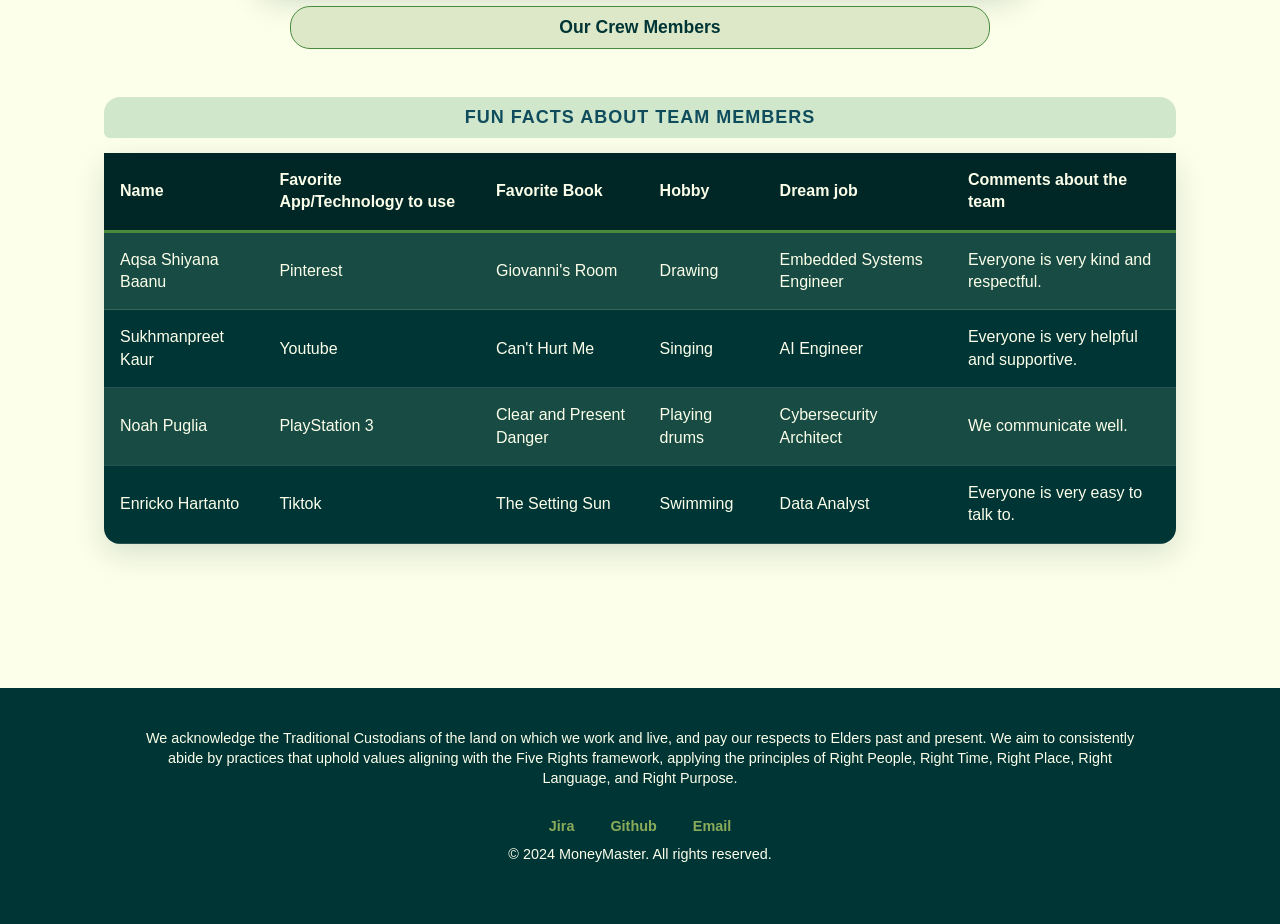
==== commit 77e6b5d0: "more edits" ====
--- a/about.html
+++ b/about.html
@@ -6,7 +6,7 @@
   <meta name="keywords" content="HTML5, CSS layout" />
   <meta name="author" content="Sukh_man"  />
   <title>About our team</title>
-  <link href="/styles/styles.css" rel="stylesheet">
+  <link href="styles/styles.css" rel="stylesheet">
    
 	<style> /* small styles just for the about page */ 
     .logo { width: 260px; height: auto; } /* making the team information easier to read */
@@ -21,7 +21,7 @@
   <header>
             
     <nav>
-      <a href="index.html"><img src="/images/logo.png" class="logo" alt="logo"></a>
+      <a href="index.html"><img src="images/logo.png" class="logo" alt="logo"></a>
       <ul class="nav-links">
         <li><a href="index.html">Home</a></li>
         <li><a href="about.html">About Us</a></li>
@@ -203,7 +203,7 @@
             Rights framework, applying the principles of Right People, Right Time, Right Place, Right Language, and
             Right Purpose.</p>
 
-        <a href="https://alt-f4.atlassian.net/jira/software/projects/SCRUM/boards/1">Jira</a> 
+        <a href="https://alt-f4.atlassian.net/jira/software/projects/SCRUM/boards/1" target="_blank">Jira</a> 
                 <a href="https://github.com/aqsae/MoneyMaster-Official.git" target="_blank">Github</a>
              <a href="mailto:106390891@student.swinburne.edu.au">Email</a>
         <p>&copy; 2024 MoneyMaster. All rights reserved.</p>
--- a/styles/styles.css
+++ b/styles/styles.css
@@ -24,7 +24,7 @@
 
 @font-face {
     font-family: "Saint George";
-    src: url("/fonts/saintgeorge.ttf") format("truetype");
+    src: url("..fonts/saintgeorge.ttf") format("truetype");
     font-weight: normal;
     font-style: normal;
     font-display: swap;
@@ -1417,3 +1417,8 @@
         margin: 0.75rem 0;
     }
 }
+
+.test-font {
+    font-family: "Saint George", sans-serif;
+    font-size: 50px;
+}
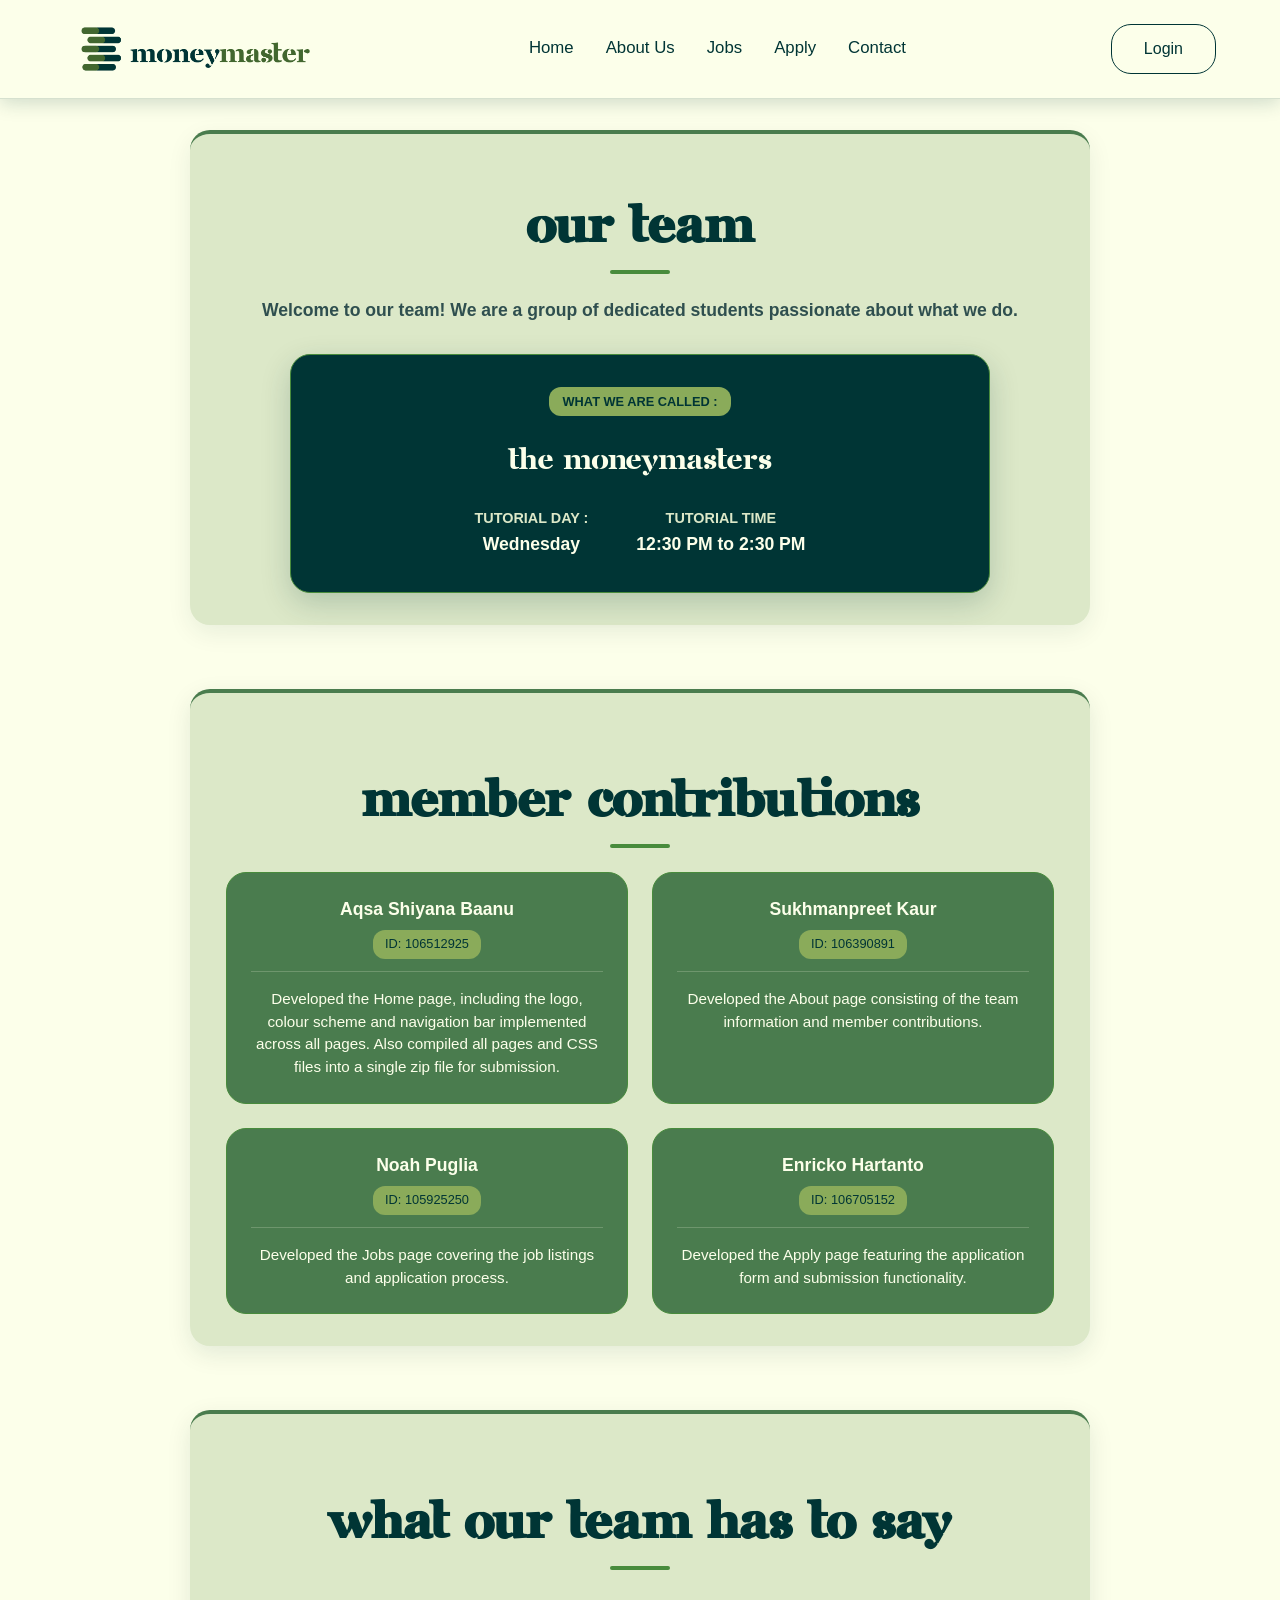
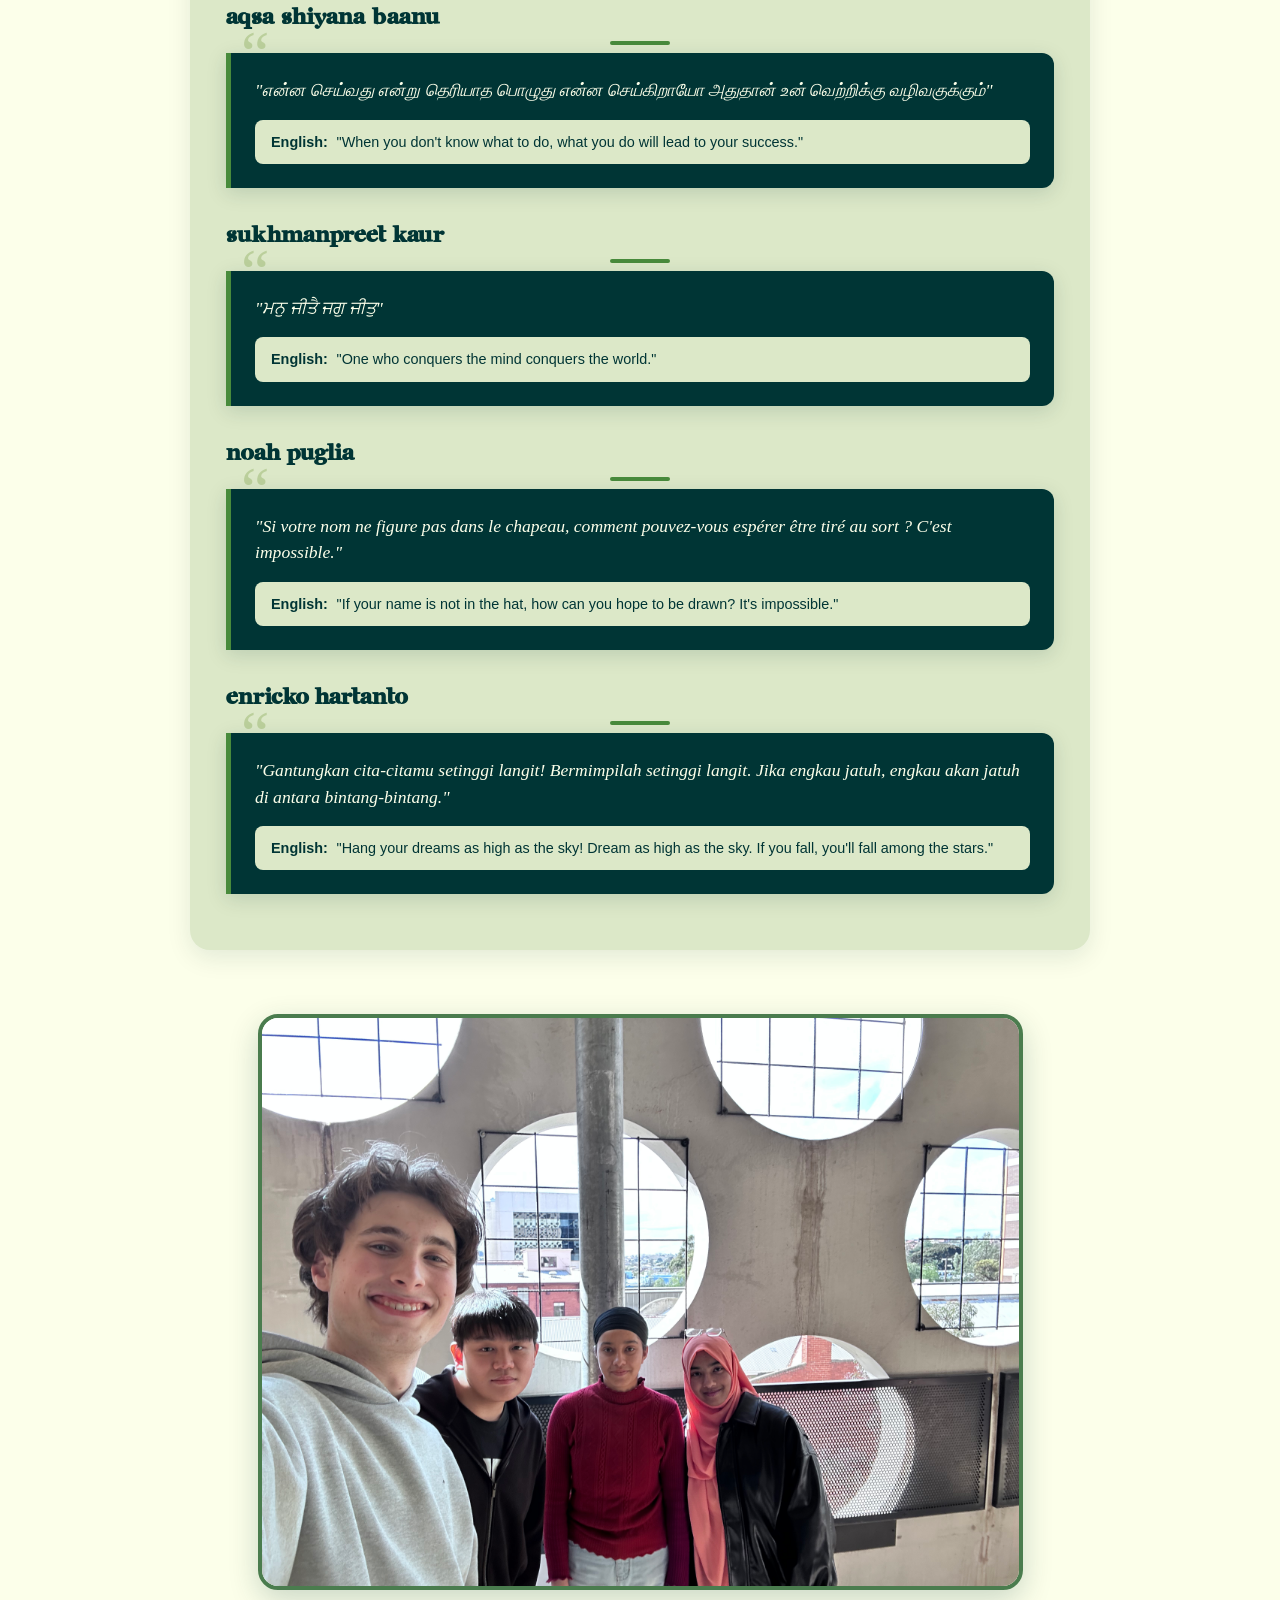
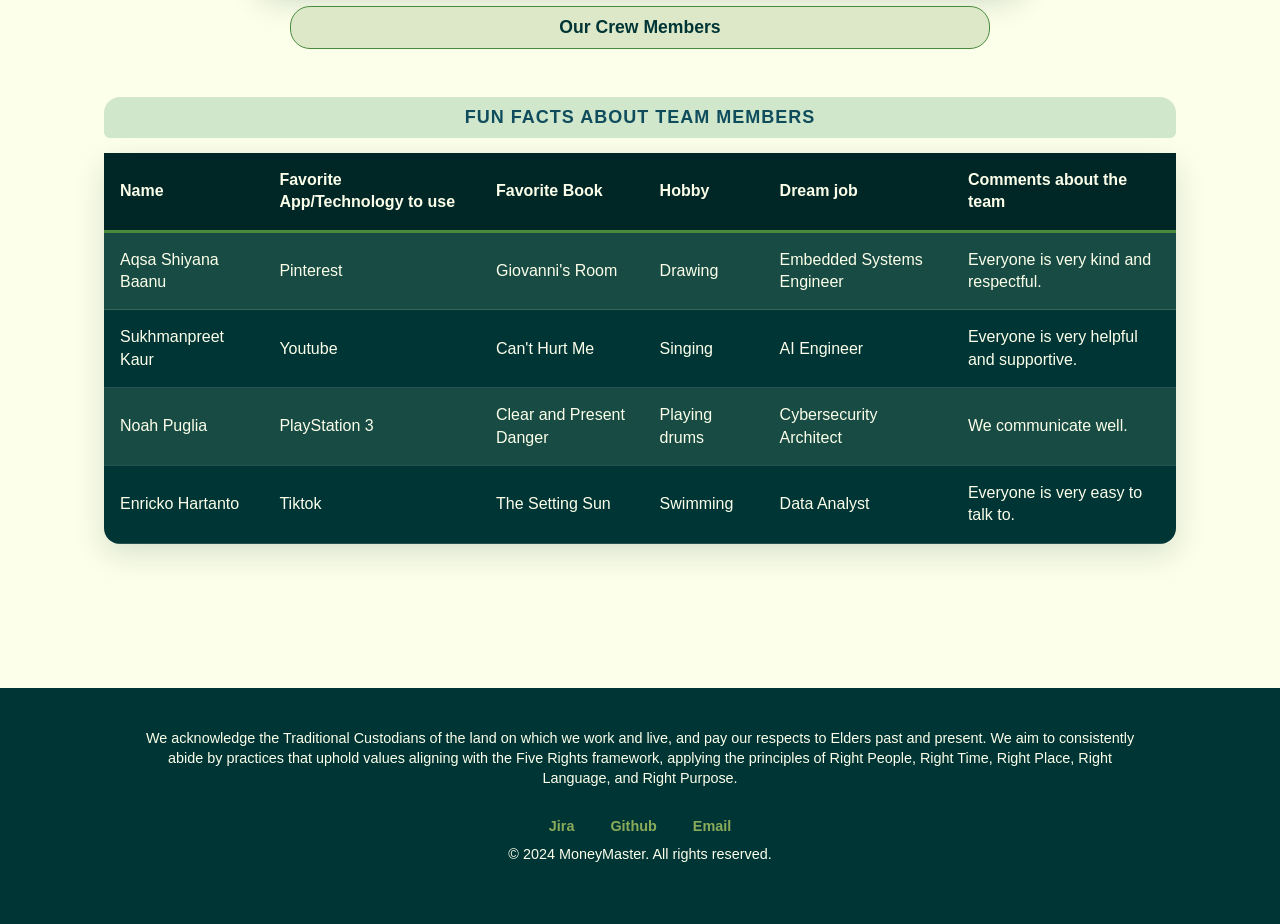
==== commit a3861508: "Update about.html" ====
--- a/about.html
+++ b/about.html
@@ -142,7 +142,7 @@
   </section>
         
   <figure>
-     <img src="/images/group.png" alt="Our team members">
+     <img src="images/group.png" alt="Our team members">
      <figcaption>Our Crew Members</figcaption>
   </figure>
 
@@ -209,4 +209,4 @@
         <p>&copy; 2024 MoneyMaster. All rights reserved.</p>
     </footer>
 </body>
-</html>+</html>
--- a/styles/styles.css
+++ b/styles/styles.css
@@ -21,11 +21,10 @@
     --muted: #6b7a5e;
     --radius: 20px;
 }
-
 @font-face {
     font-family: "Saint George";
-    src: url("..fonts/saintgeorge.ttf") format("truetype");
-    font-weight: normal;
+    src: url("../fonts/saintgeorge.woff2") format("woff2");
+    font-weight: 400;
     font-style: normal;
     font-display: swap;
 }
@@ -1418,7 +1417,3 @@
     }
 }
 
-.test-font {
-    font-family: "Saint George", sans-serif;
-    font-size: 50px;
-}
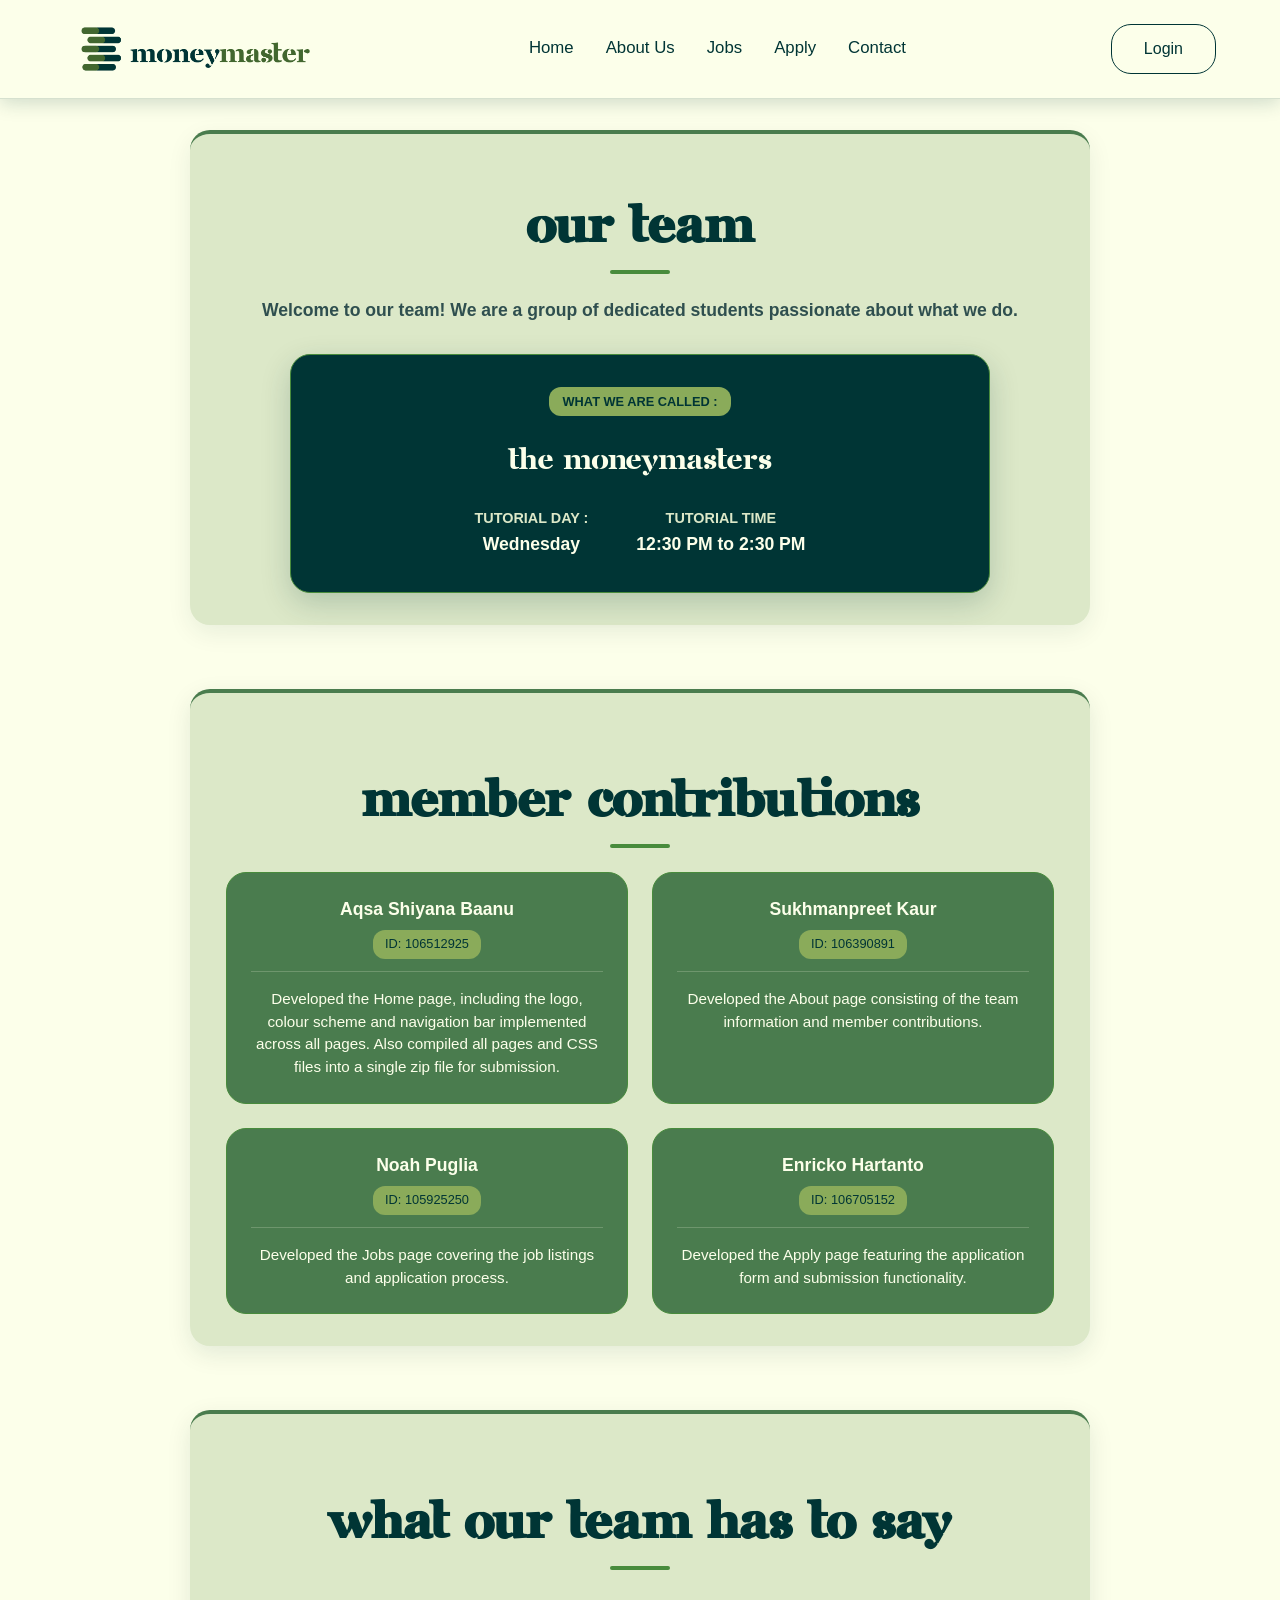
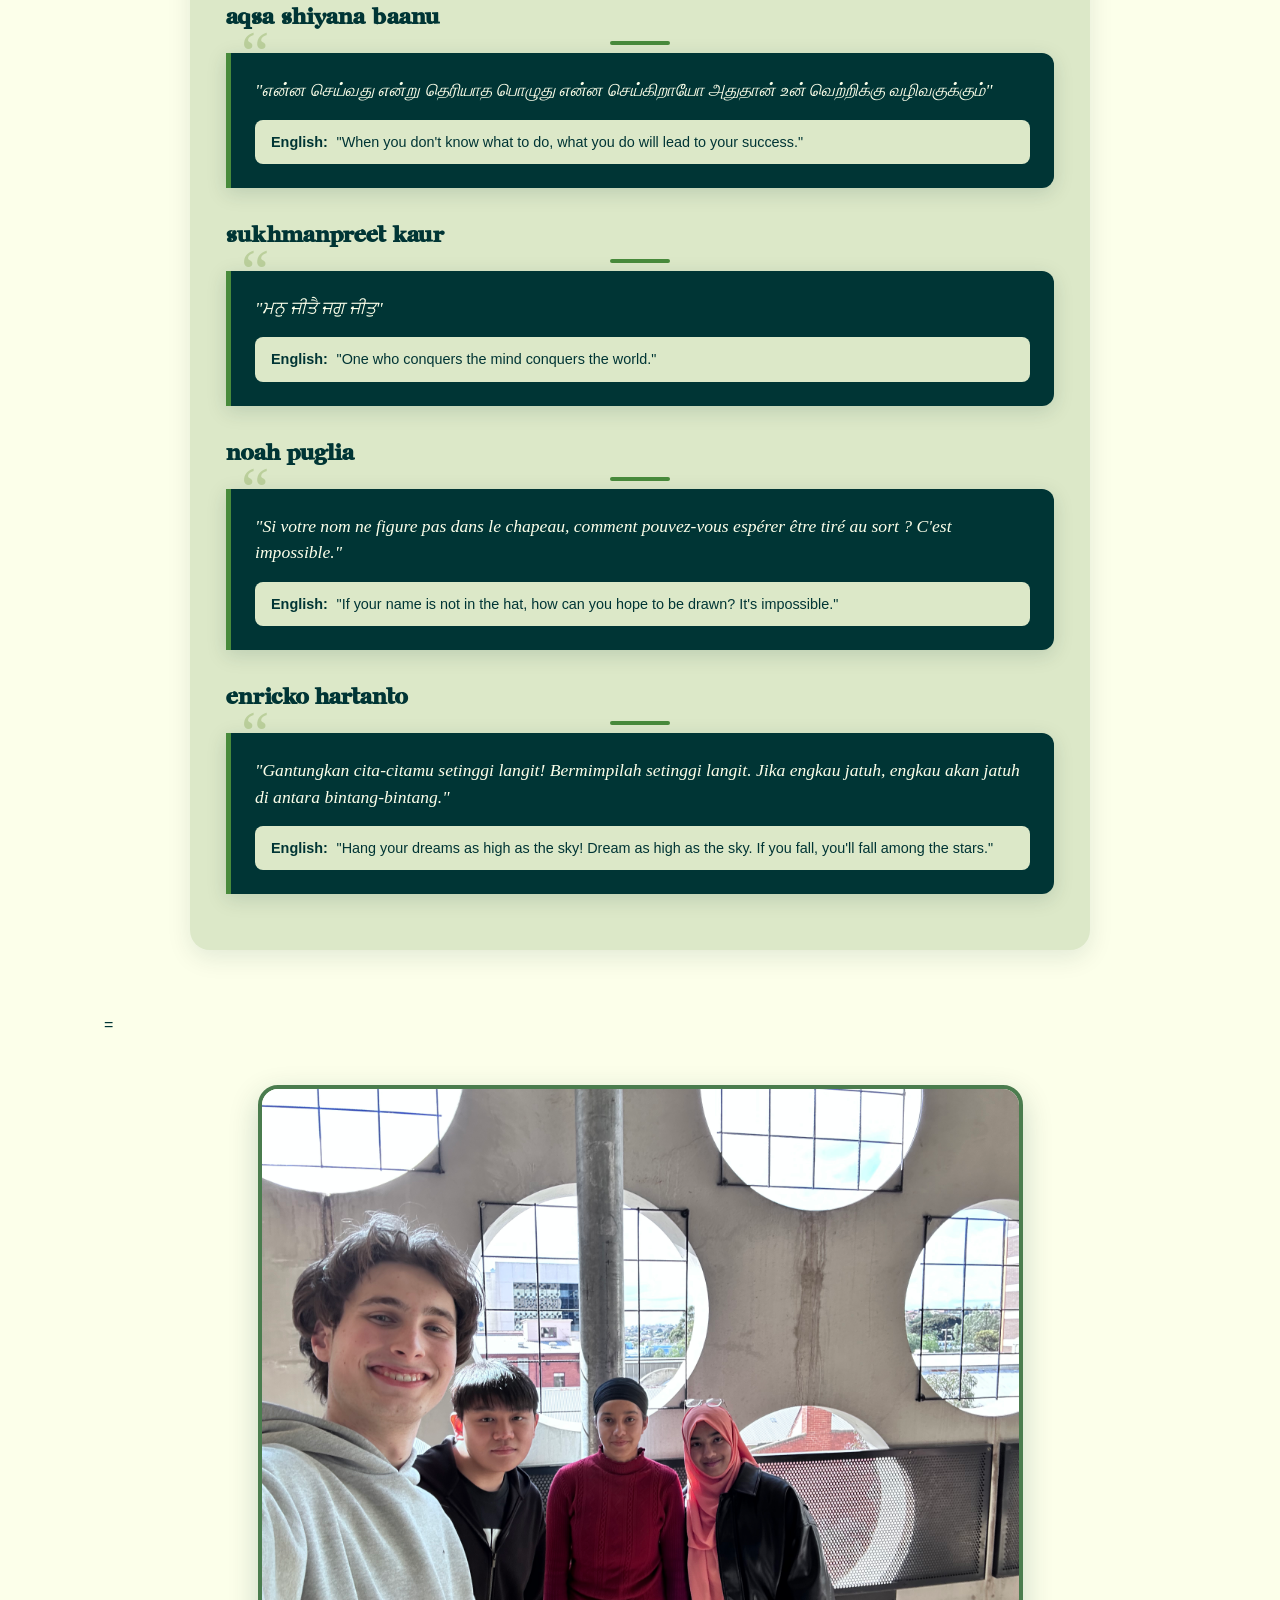
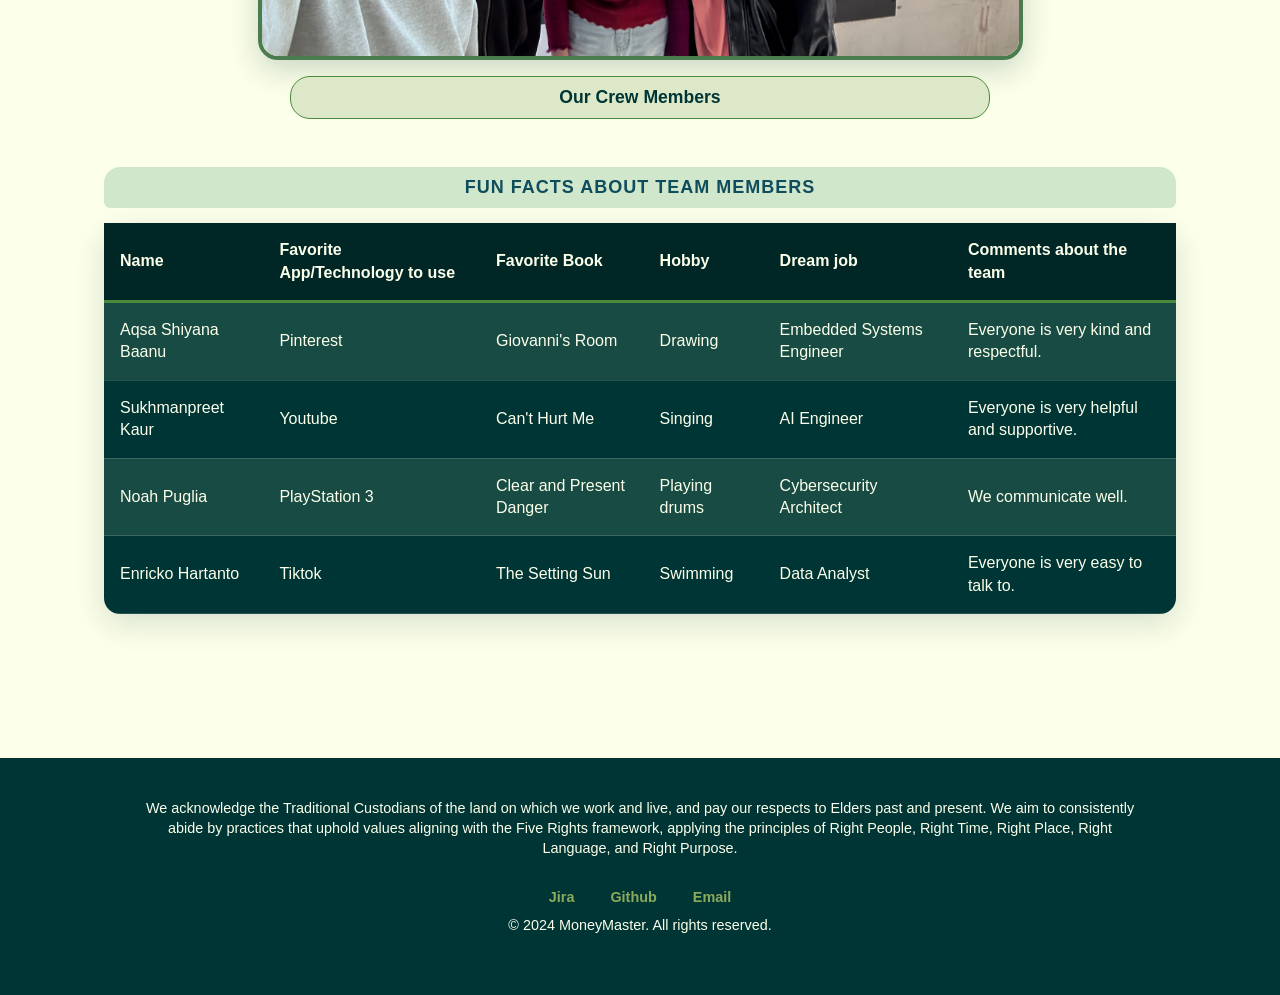
==== commit cffd2fdc: "Fix formatting of figure element in about.html" ====
--- a/about.html
+++ b/about.html
@@ -1,13 +1,12 @@
 <!DOCTYPE html>
 <html lang="en">
 <head>
-  <meta charset="utf-8" />
-  <meta name="description" content="Demonstrates about the team of the company" />
-  <meta name="keywords" content="HTML5, CSS layout" />
-  <meta name="author" content="Sukh_man"  />
+  <meta charset="utf-8" >
+  <meta name="description" content="Demonstrates about the team of the company" >
+  <meta name="keywords" content="HTML5, CSS layout" >
+  <meta name="author" content="Sukh_man"  >
   <title>About our team</title>
-  <link href="styles/styles.css" rel="stylesheet">
-   
+ <link href="styles/styles.css?v=2" rel="stylesheet">   
 	<style> /* small styles just for the about page */ 
     .logo { width: 260px; height: auto; } /* making the team information easier to read */
    .about-page > section:first-child { padding-top: 1rem; } /* this is for the footer text on this page */
@@ -141,10 +140,10 @@
    </blockquote>
   </section>
         
-  <figure>
-     <img src="images/group.png" alt="Our team members">
-     <figcaption>Our Crew Members</figcaption>
-  </figure>
+=<figure>
+    <img src="images/group.png" alt="Our team members">
+    <figcaption>Our Crew Members</figcaption>
+</figure>
 
     
   <table>
